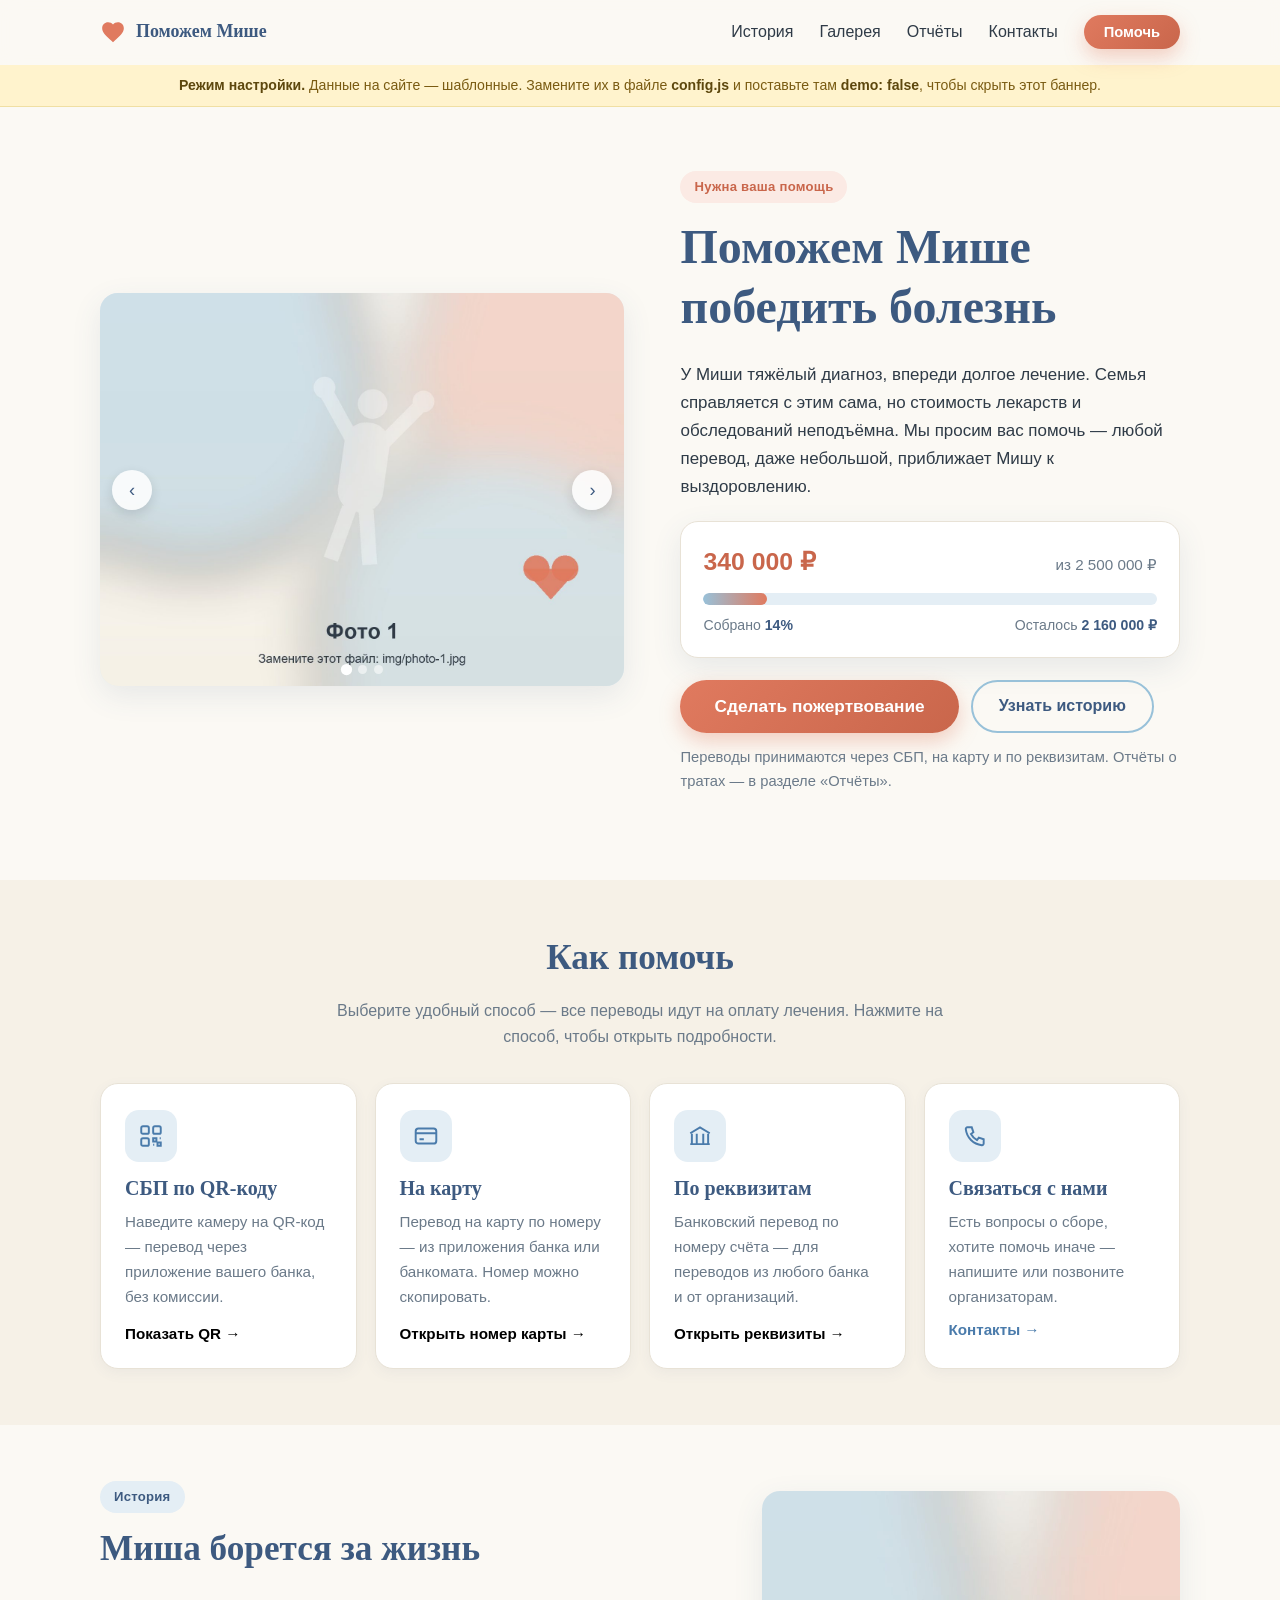
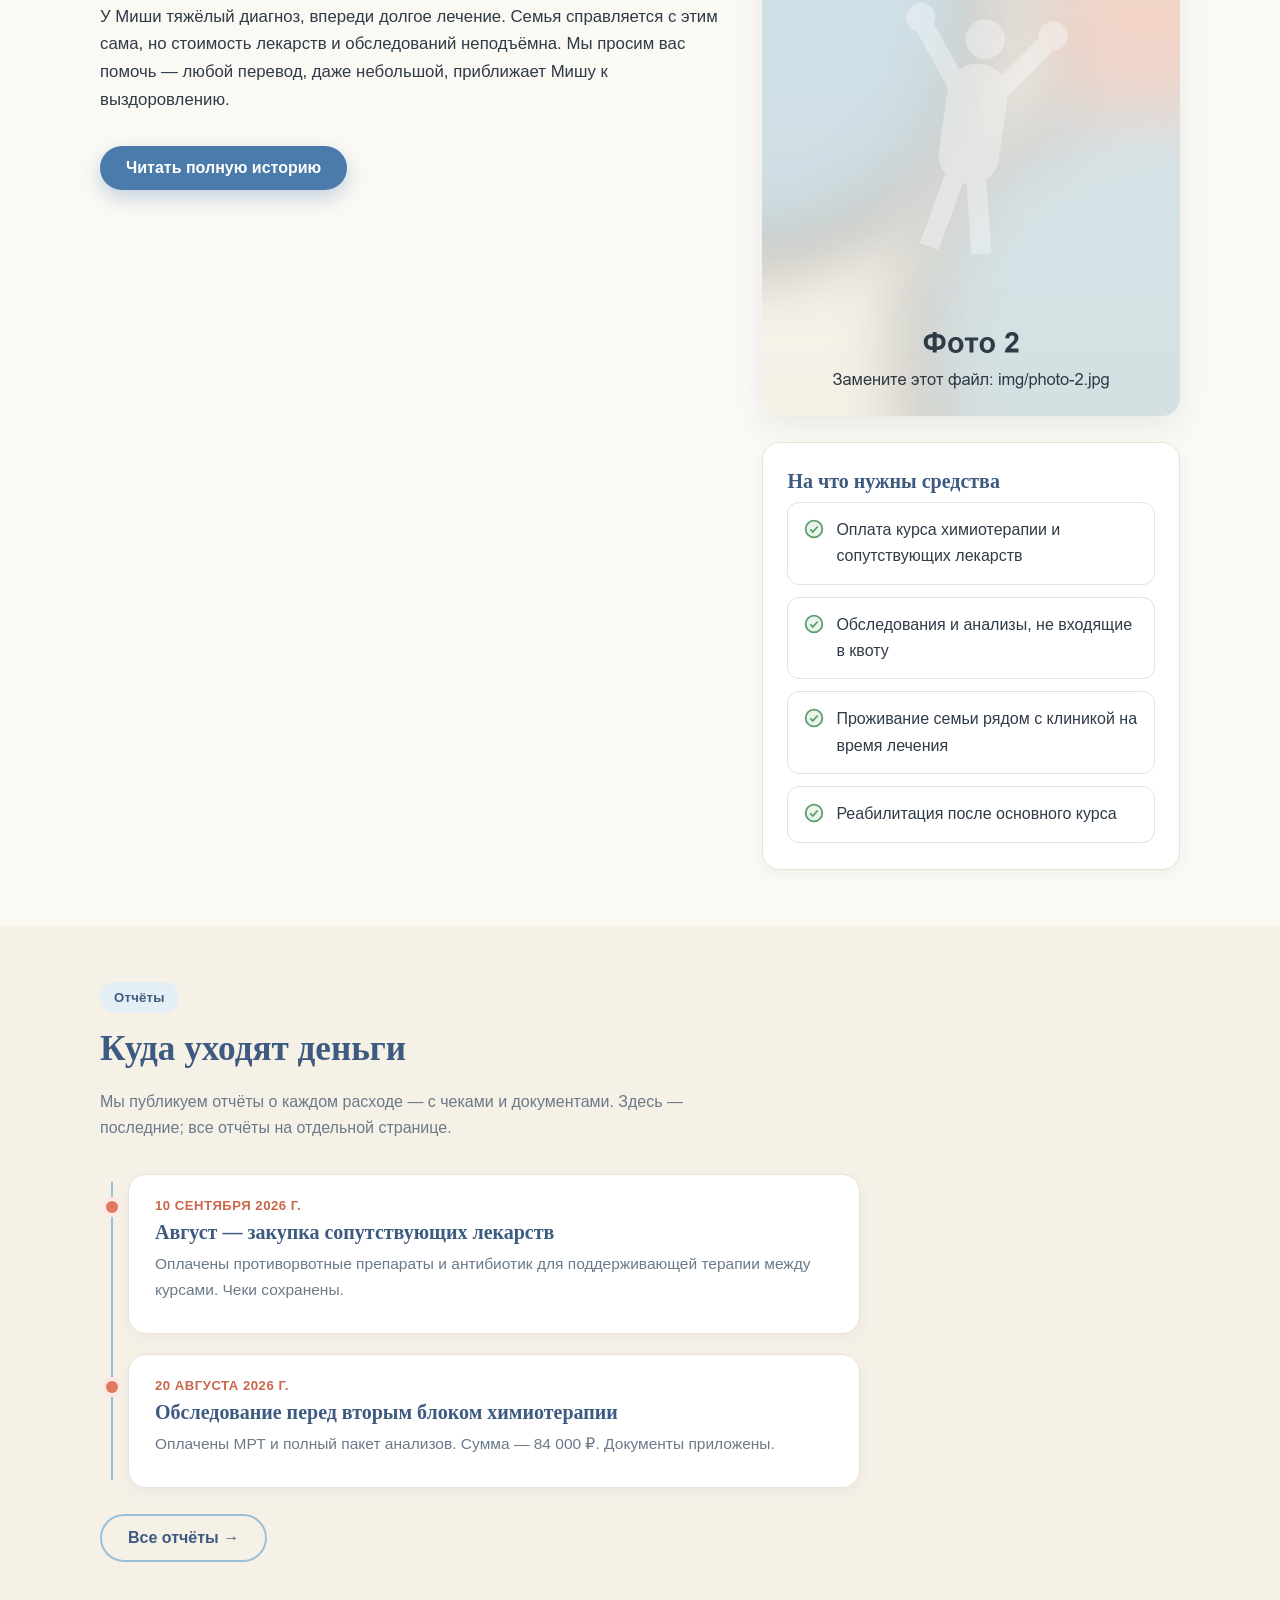
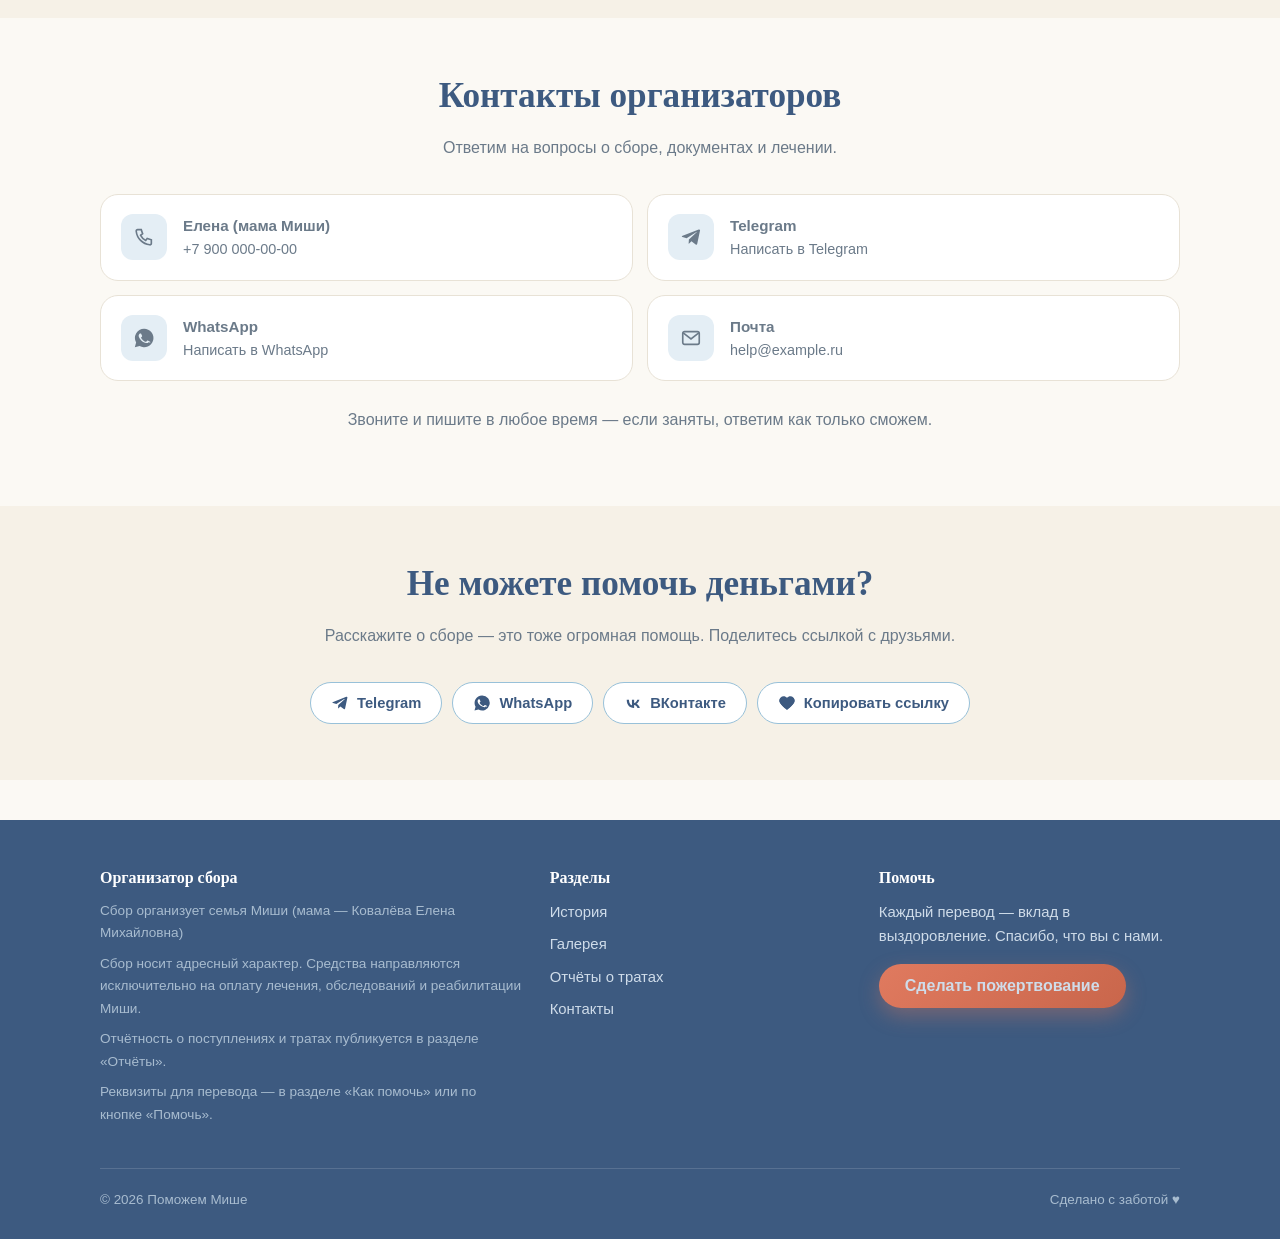
==== index.html @ ba57d9f9 "Обновление сайта" ====
<!DOCTYPE html>
<html lang="ru">
<head>
  <meta charset="utf-8">
  <meta name="viewport" content="width=device-width, initial-scale=1">
  <title>Поможем Мише — сбор на лечение ребёнка</title>
  <meta name="description" content="Сбор средств на лечение Миши. Каждый перевод — шаг к выздоровлению. Помогите: СБП, карта, перевод по реквизитам.">
  <link rel="canonical" href="https://rezuggiden-commits.github.io/help-misha/">
  <meta property="og:type" content="website">
  <meta property="og:site_name" content="Поможем Мише">
  <meta property="og:title" content="Поможем Мише — сбор на лечение">
  <meta property="og:description" content="Каждый перевод — шаг к выздоровлению. СБП, карта, перевод по реквизитам.">
  <meta property="og:url" content="https://rezuggiden-commits.github.io/help-misha/">
  <meta property="og:image" content="https://rezuggiden-commits.github.io/help-misha/img/og-cover.jpg">
  <meta property="og:locale" content="ru_RU">
  <meta name="twitter:card" content="summary_large_image">
  <meta name="theme-color" content="#3d5a80">
  <link rel="icon" href="img/favicon.svg" type="image/svg+xml">
  <link rel="icon" href="img/favicon-192.png" type="image/png" sizes="192x192">
  <link rel="apple-touch-icon" href="img/favicon-180.png">
  <link rel="stylesheet" href="css/style.css">
  <script type="application/ld+json">
  {
    "@context": "https://schema.org",
    "@type": "WebSite",
    "name": "Поможем Мише",
    "url": "https://rezuggiden-commits.github.io/help-misha/",
    "description": "Сбор средств на лечение Миши",
    "inLanguage": "ru-RU"
  }
  </script>
</head>
<body>

<header class="site-header">
  <div class="container header-inner">
    <a class="logo" href="index.html">
      <svg class="heart-ico" viewBox="0 0 24 24" fill="currentColor" width="26" height="26" aria-hidden="true"><path d="M12 21.35l-1.45-1.32C5.4 15.36 2 12.28 2 8.5 2 5.42 4.42 3 7.5 3c1.74 0 3.41.81 4.5 2.09C13.09 3.81 14.76 3 16.5 3 19.58 3 22 5.42 22 8.5c0 3.78-3.4 6.86-8.55 11.54L12 21.35z"/></svg>
      <span data-fill="site.title">Поможем Мише</span>
    </a>
    <nav class="nav" aria-label="Основная навигация">
      <a href="story.html">История</a>
      <a href="gallery.html">Галерея</a>
      <a href="reports.html">Отчёты</a>
      <a href="contacts.html">Контакты</a>
      <a class="btn btn-primary btn-sm" href="#donate" data-donate-open>Помочь</a>
    </nav>
    <button class="burger" id="burger" aria-label="Открыть меню" aria-expanded="false"><span></span><span></span><span></span></button>
  </div>
  <nav class="mobile-nav" id="mobile-nav" hidden aria-label="Мобильное меню">
    <a href="story.html">История</a>
    <a href="gallery.html">Галерея</a>
    <a href="reports.html">Отчёты</a>
    <a href="contacts.html">Контакты</a>
    <a class="btn btn-primary" href="#donate" data-donate-open>Сделать пожертвование</a>
  </nav>
</header>

<main>

  <!-- ГЕРОЙ -->
  <section class="hero">
    <div class="container hero-grid">
      <div class="slider" data-slider aria-label="Фотографии Миши" aria-roledescription="карусель">
        <div class="slider-track" data-slider-track></div>
        <button class="slider-arrow prev" type="button" data-slider-prev aria-label="Предыдущее фото">‹</button>
        <button class="slider-arrow next" type="button" data-slider-next aria-label="Следующее фото">›</button>
        <div class="slider-dots" data-slider-dots></div>
      </div>
      <div class="hero-text">
        <span class="chip">Нужна ваша помощь</span>
        <h1>Поможем <span data-fill="child.nameDative">Мише</span> победить болезнь</h1>
        <p class="lead" data-fill="child.shortStory"></p>
        <div class="progress-card">
          <div class="progress-amounts">
            <span class="raised" data-raised>—</span>
            <span class="goal">из <span data-goal>—</span></span>
          </div>
          <div class="progress" role="progressbar" aria-valuemin="0" aria-valuemax="100" aria-valuenow="0">
            <div class="progress-fill" data-progress-bar></div>
          </div>
          <div class="progress-meta">
            <span>Собрано <b data-percent>0%</b></span>
            <span>Осталось <b data-left>—</b></span>
          </div>
        </div>
        <div class="hero-cta">
          <button class="btn btn-primary btn-lg" type="button" data-donate-open>Сделать пожертвование</button>
          <a class="btn btn-ghost" href="story.html">Узнать историю</a>
        </div>
        <p class="hero-note">Переводы принимаются через СБП, на карту и по реквизитам. Отчёты о тратах — в разделе «Отчёты».</p>
      </div>
    </div>
  </section>

  <!-- КАК ПОМОЧЬ -->
  <section class="section section-alt" id="how-help">
    <div class="container">
      <div class="section-head center reveal">
        <h2>Как помочь</h2>
        <p>Выберите удобный способ — все переводы идут на оплату лечения. Нажмите на способ, чтобы открыть подробности.</p>
      </div>
      <div class="cards-grid cols-4">
        <div class="card reveal">
          <span class="card-ico">
            <svg viewBox="0 0 24 24" fill="none" stroke="#4a7bab" stroke-width="1.8" aria-hidden="true"><rect x="3" y="3" width="7" height="7" rx="1.5"/><rect x="14" y="3" width="7" height="7" rx="1.5"/><rect x="3" y="14" width="7" height="7" rx="1.5"/><path d="M14 14h3v3h-3zM20 14h1M14 20h1M18 18h3v3h-3z"/></svg>
          </span>
          <h3>СБП по QR-коду</h3>
          <p>Наведите камеру на QR-код — перевод через приложение вашего банка, без комиссии.</p>
          <button class="card-link" type="button" data-donate-open style="background:none;border:0;padding:0;cursor:pointer;text-align:left;">Показать QR →</button>
        </div>
        <div class="card reveal">
          <span class="card-ico">
            <svg viewBox="0 0 24 24" fill="none" stroke="#4a7bab" stroke-width="1.8" aria-hidden="true"><rect x="2.5" y="5" width="19" height="14" rx="2.5"/><path d="M2.5 9.5h19M6 15h4"/></svg>
          </span>
          <h3>На карту</h3>
          <p>Перевод на карту по номеру — из приложения банка или банкомата. Номер можно скопировать.</p>
          <button class="card-link" type="button" data-donate-open style="background:none;border:0;padding:0;cursor:pointer;text-align:left;">Открыть номер карты →</button>
        </div>
        <div class="card reveal">
          <span class="card-ico">
            <svg viewBox="0 0 24 24" fill="none" stroke="#4a7bab" stroke-width="1.8" aria-hidden="true"><path d="M3 9.5L12 4l9 5.5M4.5 10v9M9 10v9M15 10v9M19.5 10v9M3 19.5h18"/></svg>
          </span>
          <h3>По реквизитам</h3>
          <p>Банковский перевод по номеру счёта — для переводов из любого банка и от организаций.</p>
          <button class="card-link" type="button" data-donate-open style="background:none;border:0;padding:0;cursor:pointer;text-align:left;">Открыть реквизиты →</button>
        </div>
        <div class="card reveal">
          <span class="card-ico">
            <svg viewBox="0 0 24 24" fill="none" stroke="#4a7bab" stroke-width="1.8" aria-hidden="true"><path d="M5 4h4l1.5 4.5-2.2 1.6a13 13 0 005.6 5.6l1.6-2.2L20 15v4a1.5 1.5 0 01-1.7 1.5C10.4 19.6 4.4 13.6 3.5 5.7A1.5 1.5 0 015 4z"/></svg>
          </span>
          <h3>Связаться с нами</h3>
          <p>Есть вопросы о сборе, хотите помочь иначе — напишите или позвоните организаторам.</p>
          <a class="card-link" href="contacts.html">Контакты →</a>
        </div>
      </div>
    </div>
  </section>

  <!-- КРАТКАЯ ИСТОРИЯ -->
  <section class="section">
    <div class="container story-layout">
      <div>
        <div class="section-head reveal">
          <span class="chip blue">История</span>
          <h2>Миша борется за жизнь</h2>
        </div>
        <div class="story-body reveal">
          <p data-fill="child.shortStory"></p>
        </div>
        <a class="btn btn-secondary mt-2 reveal" href="story.html">Читать полную историю</a>
      </div>
      <div class="story-side">
        <img class="story-photo" src="img/photo-2.jpg" alt="Миша" loading="lazy" width="700" height="525">
        <div class="card reveal">
          <h3>На что нужны средства</h3>
          <ul class="check-list" data-whatfor></ul>
        </div>
      </div>
    </div>
  </section>

  <!-- ОТЧЁТЫ -->
  <section class="section section-alt">
    <div class="container">
      <div class="section-head reveal">
        <span class="chip blue">Отчёты</span>
        <h2>Куда уходят деньги</h2>
        <p>Мы публикуем отчёты о каждом расходе — с чеками и документами. Здесь — последние; все отчёты на отдельной странице.</p>
      </div>
      <div class="timeline" data-reports data-limit="2"></div>
      <a class="btn btn-ghost mt-3 reveal" href="reports.html">Все отчёты →</a>
    </div>
  </section>

  <!-- КОНТАКТЫ КРАТКО -->
  <section class="section">
    <div class="container">
      <div class="section-head center reveal">
        <h2>Контакты организаторов</h2>
        <p>Ответим на вопросы о сборе, документах и лечении.</p>
      </div>
      <div class="contact-grid reveal" data-contacts></div>
    </div>
  </section>

  <!-- ПОДЕЛИТЬСЯ -->
  <section class="section section-alt">
    <div class="container text-center">
      <div class="section-head center reveal">
        <h2>Не можете помочь деньгами?</h2>
        <p>Расскажите о сборе — это тоже огромная помощь. Поделитесь ссылкой с друзьями.</p>
      </div>
      <div class="share-row reveal" data-share></div>
    </div>
  </section>

</main>

<footer class="site-footer">
  <div class="container">
    <div class="footer-grid">
      <div class="footer-legal">
        <h4>Организатор сбора</h4>
        <p data-legal-organizer></p>
        <p data-legal-status></p>
        <p data-legal-extra></p>
        <p>Реквизиты для перевода — в разделе «Как помочь» или по кнопке «Помочь».</p>
      </div>
      <div>
        <h4>Разделы</h4>
        <ul class="footer-links">
          <li><a href="story.html">История</a></li>
          <li><a href="gallery.html">Галерея</a></li>
          <li><a href="reports.html">Отчёты о тратах</a></li>
          <li><a href="contacts.html">Контакты</a></li>
        </ul>
      </div>
      <div>
        <h4>Помочь</h4>
        <p>Каждый перевод — вклад в выздоровление. Спасибо, что вы с нами.</p>
        <a class="btn btn-primary" href="#donate" data-donate-open>Сделать пожертвование</a>
      </div>
    </div>
    <div class="footer-bottom">
      <span>© <span data-year>2026</span> <span data-fill="site.title">Поможем Мише</span></span>
      <span>Сделано с заботой ♥</span>
    </div>
  </div>
</footer>

<script src="config.js"></script>
<script src="js/main.js"></script>
</body>
</html>
---- css/style.css ----
/* ============================================================
   Поможем Мише — стили. Мобильный-first.
   Палитра: мягкий голубой + бежевый + белый, терракотовый акцент.
   ============================================================ */

:root {
  --blue-dark: #3d5a80;
  --blue: #4a7bab;
  --blue-light: #98c1d9;
  --blue-pale: #e4eef5;
  --beige: #f6f1e7;
  --bg: #fbf9f4;
  --white: #ffffff;
  --text: #2f3b47;
  --muted: #6b7a89;
  --terra: #e07a5f;
  --terra-dark: #c9664b;
  --terra-pale: #fbeae4;
  --ok: #5f9e6e;
  --line: #e8e2d6;
  --shadow: 0 10px 30px rgba(61, 90, 128, .10);
  --radius: 18px;
  --radius-sm: 12px;
  --font-head: Georgia, "Times New Roman", serif;
  --font-body: -apple-system, BlinkMacSystemFont, "Segoe UI", Roboto, "Helvetica Neue", Arial, sans-serif;
}

* { box-sizing: border-box; }

html { scroll-behavior: smooth; }

body {
  margin: 0;
  font-family: var(--font-body);
  font-size: 16px;
  line-height: 1.65;
  color: var(--text);
  background: var(--bg);
  -webkit-text-size-adjust: 100%;
}

img { max-width: 100%; display: block; }

h1, h2, h3, h4 {
  font-family: var(--font-head);
  line-height: 1.25;
  color: var(--blue-dark);
  margin: 0 0 .5em;
  font-weight: 700;
}
h1 { font-size: clamp(1.9rem, 5.5vw, 3rem); }
h2 { font-size: clamp(1.5rem, 4vw, 2.2rem); }
h3 { font-size: 1.25rem; }

p { margin: 0 0 1em; }
a { color: var(--blue); text-decoration: none; }
a:hover { color: var(--blue-dark); }

.container { width: 100%; max-width: 1120px; margin: 0 auto; padding: 0 20px; }

.section { padding: 56px 0; }
.section-alt { background: var(--beige); }
.section-head { max-width: 640px; margin-bottom: 32px; }
.section-head.center { margin-left: auto; margin-right: auto; text-align: center; }
.section-head p { color: var(--muted); margin: 0; }

.chip {
  display: inline-block;
  padding: 5px 14px;
  border-radius: 999px;
  background: var(--terra-pale);
  color: var(--terra-dark);
  font-size: .82rem;
  font-weight: 600;
  letter-spacing: .02em;
  margin-bottom: 14px;
}
.chip.blue { background: var(--blue-pale); color: var(--blue-dark); }

/* ---------- Кнопки ---------- */
.btn {
  display: inline-flex;
  align-items: center;
  justify-content: center;
  gap: 8px;
  padding: 13px 26px;
  border-radius: 999px;
  border: 0;
  font: 600 1rem var(--font-body);
  cursor: pointer;
  transition: transform .15s ease, box-shadow .15s ease, background .15s ease;
  text-align: center;
}
.btn:active { transform: scale(.98); }
.btn-primary {
  background: linear-gradient(135deg, var(--terra), var(--terra-dark));
  color: #fff;
  box-shadow: 0 8px 20px rgba(224, 122, 95, .35);
}
.btn-primary:hover { color: #fff; box-shadow: 0 10px 26px rgba(224, 122, 95, .45); }
.btn-secondary {
  background: var(--blue);
  color: #fff;
  box-shadow: 0 8px 20px rgba(74, 123, 171, .30);
}
.btn-secondary:hover { background: var(--blue-dark); color: #fff; }
.btn-ghost {
  background: transparent;
  color: var(--blue-dark);
  border: 2px solid var(--blue-light);
}
.btn-ghost:hover { background: var(--blue-pale); color: var(--blue-dark); }
.btn-lg { padding: 16px 34px; font-size: 1.08rem; }
.btn-sm { padding: 9px 20px; font-size: .92rem; }
.btn-block { width: 100%; }
.btn svg, .card-link svg { width: 20px; height: 20px; flex: none; }

/* ---------- Шапка ---------- */
.site-header {
  position: sticky;
  top: 0;
  z-index: 50;
  background: rgba(251, 249, 244, .92);
  backdrop-filter: blur(10px);
  border-bottom: 1px solid transparent;
  transition: border-color .2s, box-shadow .2s;
}
.site-header.scrolled { border-color: var(--line); box-shadow: 0 4px 18px rgba(61, 90, 128, .07); }
.header-inner {
  display: flex;
  align-items: center;
  justify-content: space-between;
  gap: 16px;
  min-height: 64px;
}
.logo {
  display: inline-flex;
  align-items: center;
  gap: 10px;
  font-family: var(--font-head);
  font-weight: 700;
  font-size: 1.12rem;
  color: var(--blue-dark);
  white-space: nowrap;
}
.logo:hover { color: var(--blue-dark); }
.logo .heart-ico { width: 26px; height: 26px; flex: none; }

.nav { display: none; align-items: center; gap: 26px; }
.nav a:not(.btn) {
  color: var(--text);
  font-weight: 500;
  position: relative;
  padding: 4px 0;
}
.nav a:not(.btn):hover { color: var(--blue-dark); }
.nav a:not(.btn).active::after {
  content: "";
  position: absolute;
  left: 0; right: 0; bottom: -2px;
  height: 2px;
  border-radius: 2px;
  background: var(--terra);
}

.burger {
  display: inline-flex;
  flex-direction: column;
  justify-content: center;
  gap: 5px;
  width: 44px;
  height: 44px;
  padding: 10px;
  background: transparent;
  border: 0;
  cursor: pointer;
  border-radius: 10px;
}
.burger span { display: block; height: 2px; background: var(--blue-dark); border-radius: 2px; transition: transform .25s, opacity .25s; }
.burger.open span:nth-child(1) { transform: translateY(7px) rotate(45deg); }
.burger.open span:nth-child(2) { opacity: 0; }
.burger.open span:nth-child(3) { transform: translateY(-7px) rotate(-45deg); }

.mobile-nav {
  display: grid;
  gap: 4px;
  padding: 8px 20px 18px;
  background: var(--bg);
  border-bottom: 1px solid var(--line);
}
.mobile-nav[hidden] { display: none; }
.mobile-nav a {
  padding: 12px 14px;
  border-radius: 10px;
  color: var(--text);
  font-weight: 500;
}
.mobile-nav a:hover { background: var(--blue-pale); color: var(--blue-dark); }
.mobile-nav a.btn { margin-top: 8px; }

@media (min-width: 860px) {
  .nav { display: inline-flex; }
  .burger, .mobile-nav { display: none !important; }
}

/* ---------- Баннер режима настройки ---------- */
.demo-banner {
  background: #fff3cd;
  color: #7a5b12;
  font-size: .88rem;
  padding: 9px 20px;
  text-align: center;
  border-bottom: 1px solid #f0dfa3;
}
.demo-banner b { color: #5d470d; }

/* ---------- Герой ---------- */
.hero { padding: 44px 0 56px; }
.hero-grid { display: grid; gap: 36px; align-items: center; }
.hero-text .lead { font-size: 1.06rem; color: var(--text); }
.hero-note { color: var(--muted); font-size: .92rem; margin-top: 12px; }
.hero-cta { display: flex; flex-wrap: wrap; gap: 12px; margin-top: 22px; }

@media (min-width: 900px) {
  .hero { padding: 64px 0 72px; }
  .hero-grid { grid-template-columns: 1.05fr 1fr; gap: 56px; }
}

/* ---------- Слайдер ---------- */
.slider {
  position: relative;
  border-radius: var(--radius);
  overflow: hidden;
  box-shadow: var(--shadow);
  aspect-ratio: 4 / 3;
  background: var(--blue-pale);
}
.slider-track { display: flex; height: 100%; transition: transform .45s ease; }
.slider-track img {
  width: 100%; height: 100%;
  object-fit: cover;
  flex: none;
  user-select: none;
}
.slider-arrow {
  position: absolute;
  top: 50%;
  transform: translateY(-50%);
  width: 40px; height: 40px;
  border-radius: 50%;
  border: 0;
  background: rgba(255,255,255,.85);
  color: var(--blue-dark);
  font-size: 1.15rem;
  cursor: pointer;
  display: grid;
  place-items: center;
  box-shadow: 0 4px 12px rgba(0,0,0,.12);
  transition: background .15s;
}
.slider-arrow:hover { background: #fff; }
.slider-arrow.prev { left: 12px; }
.slider-arrow.next { right: 12px; }
.slider-dots {
  position: absolute;
  bottom: 12px; left: 0; right: 0;
  display: flex;
  justify-content: center;
  gap: 7px;
}
.slider-dots button {
  width: 9px; height: 9px;
  border-radius: 50%;
  border: 0;
  background: rgba(255,255,255,.55);
  cursor: pointer;
  padding: 0;
  transition: transform .2s, background .2s;
}
.slider-dots button.active { background: #fff; transform: scale(1.25); }

/* ---------- Прогресс сбора ---------- */
.progress-card {
  background: var(--white);
  border-radius: var(--radius);
  padding: 20px 22px;
  box-shadow: var(--shadow);
  border: 1px solid var(--line);
  margin-top: 20px;
}
.progress-amounts {
  display: flex;
  align-items: baseline;
  justify-content: space-between;
  gap: 10px;
  margin-bottom: 10px;
  flex-wrap: wrap;
}
.progress-amounts .raised { font-size: 1.55rem; font-weight: 700; color: var(--terra-dark); }
.progress-amounts .goal { color: var(--muted); font-size: .95rem; }
.progress {
  height: 12px;
  background: var(--blue-pale);
  border-radius: 999px;
  overflow: hidden;
}
.progress-fill {
  height: 100%;
  width: 0;
  border-radius: 999px;
  background: linear-gradient(90deg, var(--blue-light), var(--terra));
  transition: width 1.1s cubic-bezier(.2,.7,.3,1);
}
.progress-meta {
  display: flex;
  justify-content: space-between;
  gap: 8px;
  margin-top: 9px;
  font-size: .88rem;
  color: var(--muted);
}
.progress-meta b { color: var(--blue-dark); }

/* ---------- Карточки ---------- */
.cards-grid { display: grid; gap: 18px; }
@media (min-width: 640px) { .cards-grid { grid-template-columns: repeat(2, 1fr); } }
@media (min-width: 980px) { .cards-grid.cols-4 { grid-template-columns: repeat(4, 1fr); } }

.card {
  background: var(--white);
  border: 1px solid var(--line);
  border-radius: var(--radius);
  padding: 26px 24px;
  box-shadow: 0 4px 14px rgba(61, 90, 128, .06);
  transition: transform .2s ease, box-shadow .2s ease;
  display: flex;
  flex-direction: column;
  gap: 8px;
}
.card:hover { transform: translateY(-3px); box-shadow: var(--shadow); }
.card .card-ico {
  width: 52px; height: 52px;
  border-radius: 14px;
  display: grid;
  place-items: center;
  background: var(--blue-pale);
  margin-bottom: 6px;
}
.card .card-ico svg { width: 26px; height: 26px; }
.card h3 { margin: 0; }
.card p { color: var(--muted); font-size: .95rem; margin: 0; flex: 1; }
.card .card-link { font-weight: 600; font-size: .95rem; }

/* ---------- Способы оплаты: копируемые поля ---------- */
.copy-field {
  display: flex;
  align-items: stretch;
  gap: 10px;
  margin-bottom: 10px;
}
.copy-field code {
  flex: 1;
  background: var(--blue-pale);
  border: 1px dashed var(--blue-light);
  padding: 11px 14px;
  border-radius: var(--radius-sm);
  font-family: ui-monospace, Consolas, monospace;
  font-size: .98rem;
  color: var(--blue-dark);
  overflow-wrap: anywhere;
  display: flex;
  align-items: center;
}
.copy-btn {
  flex: none;
  border: 0;
  background: var(--blue);
  color: #fff;
  border-radius: var(--radius-sm);
  padding: 0 18px;
  font: 600 .9rem var(--font-body);
  cursor: pointer;
  transition: background .15s;
  min-width: 120px;
}
.copy-btn:hover { background: var(--blue-dark); }
.copy-btn.copied { background: var(--ok); }

/* ---------- Модальное окно пожертвования ---------- */
.modal {
  position: fixed;
  inset: 0;
  z-index: 100;
  display: grid;
  place-items: center;
  padding: 16px;
}
.modal[hidden] { display: none; }
.modal-backdrop {
  position: absolute;
  inset: 0;
  background: rgba(47, 59, 71, .55);
  backdrop-filter: blur(3px);
}
.modal-card {
  position: relative;
  background: var(--white);
  border-radius: var(--radius);
  width: 100%;
  max-width: 560px;
  max-height: calc(100vh - 32px);
  overflow-y: auto;
  padding: 28px 24px;
  box-shadow: 0 24px 60px rgba(0,0,0,.25);
  animation: modalIn .25s ease;
}
@keyframes modalIn { from { opacity: 0; transform: translateY(14px) scale(.98); } to { opacity: 1; } }
.modal-close {
  position: absolute;
  top: 14px; right: 14px;
  width: 38px; height: 38px;
  border-radius: 50%;
  border: 0;
  background: var(--beige);
  color: var(--muted);
  font-size: 1.25rem;
  cursor: pointer;
  line-height: 1;
}
.modal-close:hover { background: var(--blue-pale); color: var(--blue-dark); }
.modal-sub { color: var(--muted); font-size: .95rem; }

.tabs {
  display: flex;
  gap: 6px;
  background: var(--beige);
  border-radius: 999px;
  padding: 5px;
  margin: 18px 0;
}
.tab {
  flex: 1;
  border: 0;
  background: transparent;
  padding: 9px 6px;
  border-radius: 999px;
  font: 600 .88rem var(--font-body);
  color: var(--muted);
  cursor: pointer;
  white-space: nowrap;
  transition: background .15s, color .15s;
}
.tab.active { background: var(--white); color: var(--blue-dark); box-shadow: 0 2px 8px rgba(61,90,128,.10); }

.tab-panel { display: none; }
.tab-panel.active { display: block; animation: fadeIn .25s ease; }
@keyframes fadeIn { from { opacity: 0; } to { opacity: 1; } }

.qr-wrap { text-align: center; padding: 6px 0 2px; }
.qr-wrap img {
  width: min(250px, 70%);
  margin: 0 auto 14px;
  border: 1px solid var(--line);
  border-radius: var(--radius-sm);
  padding: 10px;
  background: #fff;
}
.qr-hint { color: var(--muted); font-size: .9rem; }
.pay-note {
  margin-top: 18px;
  padding: 12px 16px;
  background: var(--beige);
  border-radius: var(--radius-sm);
  font-size: .88rem;
  color: var(--muted);
}
.req-rows { display: grid; gap: 10px; }

/* ---------- Список «на что идут деньги» ---------- */
.check-list { list-style: none; padding: 0; margin: 0; display: grid; gap: 12px; }
.check-list li {
  display: flex;
  gap: 12px;
  align-items: flex-start;
  background: var(--white);
  border: 1px solid var(--line);
  border-radius: var(--radius-sm);
  padding: 14px 16px;
}
.check-list li svg.ok-ico { flex: none; width: 20px; height: 20px; margin-top: 2px; }

/* ---------- Галерея ---------- */
.gallery-grid {
  display: grid;
  grid-template-columns: repeat(2, 1fr);
  gap: 12px;
}
@media (min-width: 760px) { .gallery-grid { grid-template-columns: repeat(3, 1fr); gap: 16px; } }
.gallery-item {
  border: 0;
  padding: 0;
  background: none;
  border-radius: var(--radius-sm);
  overflow: hidden;
  cursor: zoom-in;
  aspect-ratio: 4 / 3;
}
.gallery-item img {
  width: 100%; height: 100%;
  object-fit: cover;
  transition: transform .3s ease;
}
.gallery-item:hover img { transform: scale(1.04); }

.lightbox {
  position: fixed;
  inset: 0;
  z-index: 110;
  background: rgba(20, 28, 36, .88);
  display: grid;
  place-items: center;
  padding: 20px;
  cursor: zoom-out;
}
.lightbox[hidden] { display: none; }
.lightbox img {
  max-width: 100%;
  max-height: 88vh;
  border-radius: 10px;
  box-shadow: 0 20px 60px rgba(0,0,0,.5);
}

/* ---------- История ---------- */
.story-body p { font-size: 1.05rem; max-width: 720px; }
.story-body .em { color: var(--terra-dark); font-weight: 600; font-style: normal; }
.story-photo {
  border-radius: var(--radius);
  box-shadow: var(--shadow);
  margin: 10px 0 26px;
  aspect-ratio: 4/3;
  object-fit: cover;
  width: 100%;
}
@media (min-width: 760px) {
  .story-layout { display: grid; grid-template-columns: 1.2fr .8fr; gap: 36px; align-items: start; }
  .story-layout .story-side { position: sticky; top: 96px; }
}

/* ---------- Отчёты (таймлайн) ---------- */
.timeline { position: relative; display: grid; gap: 20px; max-width: 760px; }
.timeline::before {
  content: "";
  position: absolute;
  left: 11px; top: 8px; bottom: 8px;
  width: 2px;
  background: var(--blue-light);
}
.report {
  position: relative;
  background: var(--white);
  border: 1px solid var(--line);
  border-radius: var(--radius);
  padding: 20px 22px 20px 26px;
  margin-left: 28px;
  box-shadow: 0 4px 14px rgba(61, 90, 128, .06);
}
.report::before {
  content: "";
  position: absolute;
  left: -23px; top: 26px;
  width: 12px; height: 12px;
  border-radius: 50%;
  background: var(--terra);
  box-shadow: 0 0 0 4px var(--terra-pale);
}
.report-date {
  font-size: .82rem;
  font-weight: 700;
  letter-spacing: .04em;
  text-transform: uppercase;
  color: var(--terra-dark);
  margin-bottom: 4px;
}
.report h3 { margin-bottom: 6px; }
.report p { color: var(--muted); margin-bottom: 10px; font-size: .97rem; }
.report img { border-radius: var(--radius-sm); max-height: 340px; width: auto; }

/* ---------- Контакты ---------- */
.contact-grid { display: grid; gap: 14px; }
@media (min-width: 640px) { .contact-grid { grid-template-columns: repeat(2, 1fr); } }
.contact-card {
  display: flex;
  align-items: center;
  gap: 16px;
  background: var(--white);
  border: 1px solid var(--line);
  border-radius: var(--radius);
  padding: 18px 20px;
  color: var(--text);
  transition: transform .2s, box-shadow .2s;
}
.contact-card:hover { transform: translateY(-2px); box-shadow: var(--shadow); color: var(--text); }
.contact-card .card-ico {
  width: 46px; height: 46px;
  border-radius: 12px;
  display: grid;
  place-items: center;
  background: var(--blue-pale);
  flex: none;
}
.contact-card .card-ico svg { width: 22px; height: 22px; }
.contact-card b { display: block; font-size: .95rem; }
.contact-card span { color: var(--muted); font-size: .9rem; overflow-wrap: anywhere; }

/* ---------- Поделиться ---------- */
.share-row { display: flex; flex-wrap: wrap; gap: 10px; justify-content: center; }
.share-btn {
  display: inline-flex;
  align-items: center;
  gap: 8px;
  padding: 11px 20px;
  border-radius: 999px;
  border: 1.5px solid var(--blue-light);
  background: var(--white);
  color: var(--blue-dark);
  font: 600 .92rem var(--font-body);
  cursor: pointer;
  transition: background .15s, transform .15s;
}
.share-btn:hover { background: var(--blue-pale); transform: translateY(-1px); }
.share-btn svg { width: 18px; height: 18px; }

/* ---------- Страница «Спасибо» ---------- */
.thanks-hero { text-align: center; padding: 72px 0 64px; }
.thanks-ico {
  width: 92px; height: 92px;
  margin: 0 auto 22px;
  border-radius: 50%;
  background: var(--terra-pale);
  display: grid;
  place-items: center;
  animation: pulse 2.2s ease infinite;
}
.thanks-ico svg { width: 46px; height: 46px; }
@keyframes pulse {
  0%, 100% { box-shadow: 0 0 0 0 rgba(224,122,95,.35); }
  50% { box-shadow: 0 0 0 18px rgba(224,122,95,0); }
}
.thanks-hero p.lead { font-size: 1.08rem; max-width: 560px; margin: 0 auto 26px; }

/* ---------- 404 ---------- */
.nf-hero { text-align: center; padding: 84px 0; }
.nf-hero .code { font-family: var(--font-head); font-size: clamp(4rem, 16vw, 7rem); color: var(--blue-light); font-weight: 700; line-height: 1; }

/* ---------- Подвал ---------- */
.site-footer {
  background: var(--blue-dark);
  color: #cfdce9;
  margin-top: 40px;
  padding: 48px 0 28px;
  font-size: .93rem;
}
.footer-grid { display: grid; gap: 28px; }
@media (min-width: 860px) { .footer-grid { grid-template-columns: 1.4fr 1fr 1fr; } }
.site-footer h4 { color: #fff; font-size: 1rem; margin-bottom: 12px; }
.site-footer a { color: #cfdce9; }
.site-footer a:hover { color: #fff; }
.footer-links { list-style: none; margin: 0; padding: 0; display: grid; gap: 8px; }
.footer-legal p { color: #a8bccf; font-size: .85rem; margin-bottom: .6em; }
.footer-bottom {
  border-top: 1px solid rgba(255,255,255,.14);
  margin-top: 34px;
  padding-top: 20px;
  display: flex;
  flex-wrap: wrap;
  gap: 10px;
  justify-content: space-between;
  color: #a8bccf;
  font-size: .84rem;
}

/* ---------- Тост ---------- */
.toast {
  position: fixed;
  bottom: 26px;
  left: 50%;
  transform: translateX(-50%) translateY(20px);
  background: var(--text);
  color: #fff;
  padding: 11px 22px;
  border-radius: 999px;
  font-size: .92rem;
  box-shadow: 0 10px 30px rgba(0,0,0,.25);
  opacity: 0;
  pointer-events: none;
  transition: opacity .25s, transform .25s;
  z-index: 120;
}
.toast.show { opacity: 1; transform: translateX(-50%) translateY(0); }

/* ---------- Анимация появления ---------- */
.reveal { opacity: 0; transform: translateY(18px); transition: opacity .6s ease, transform .6s ease; }
.reveal.in { opacity: 1; transform: none; }
@media (prefers-reduced-motion: reduce) {
  .reveal { opacity: 1; transform: none; transition: none; }
  html { scroll-behavior: auto; }
}

/* ---------- Утилиты ---------- */
.mt-1 { margin-top: 8px; } .mt-2 { margin-top: 16px; } .mt-3 { margin-top: 26px; } .mt-4 { margin-top: 40px; }
.mb-0 { margin-bottom: 0; }
.text-center { text-align: center; }
.hidden { display: none !important; }
.heart-ico { color: var(--terra); }
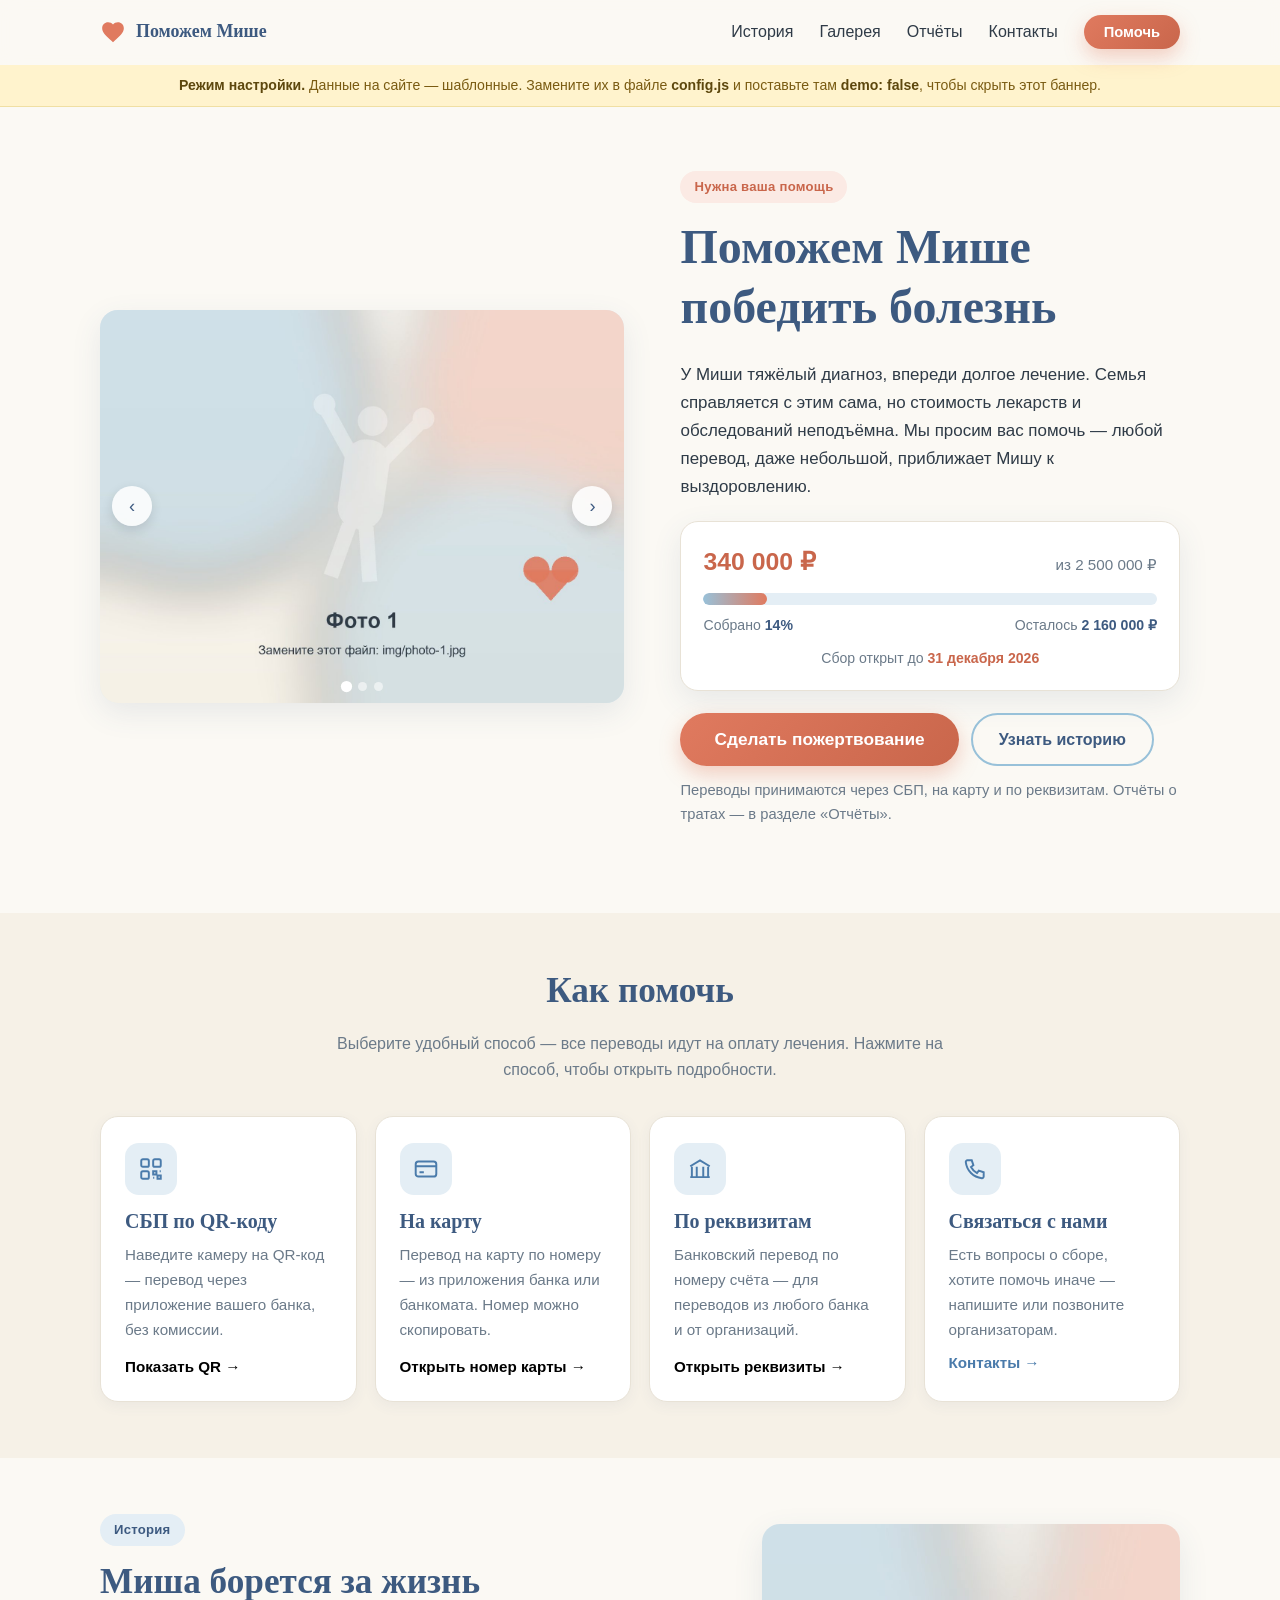
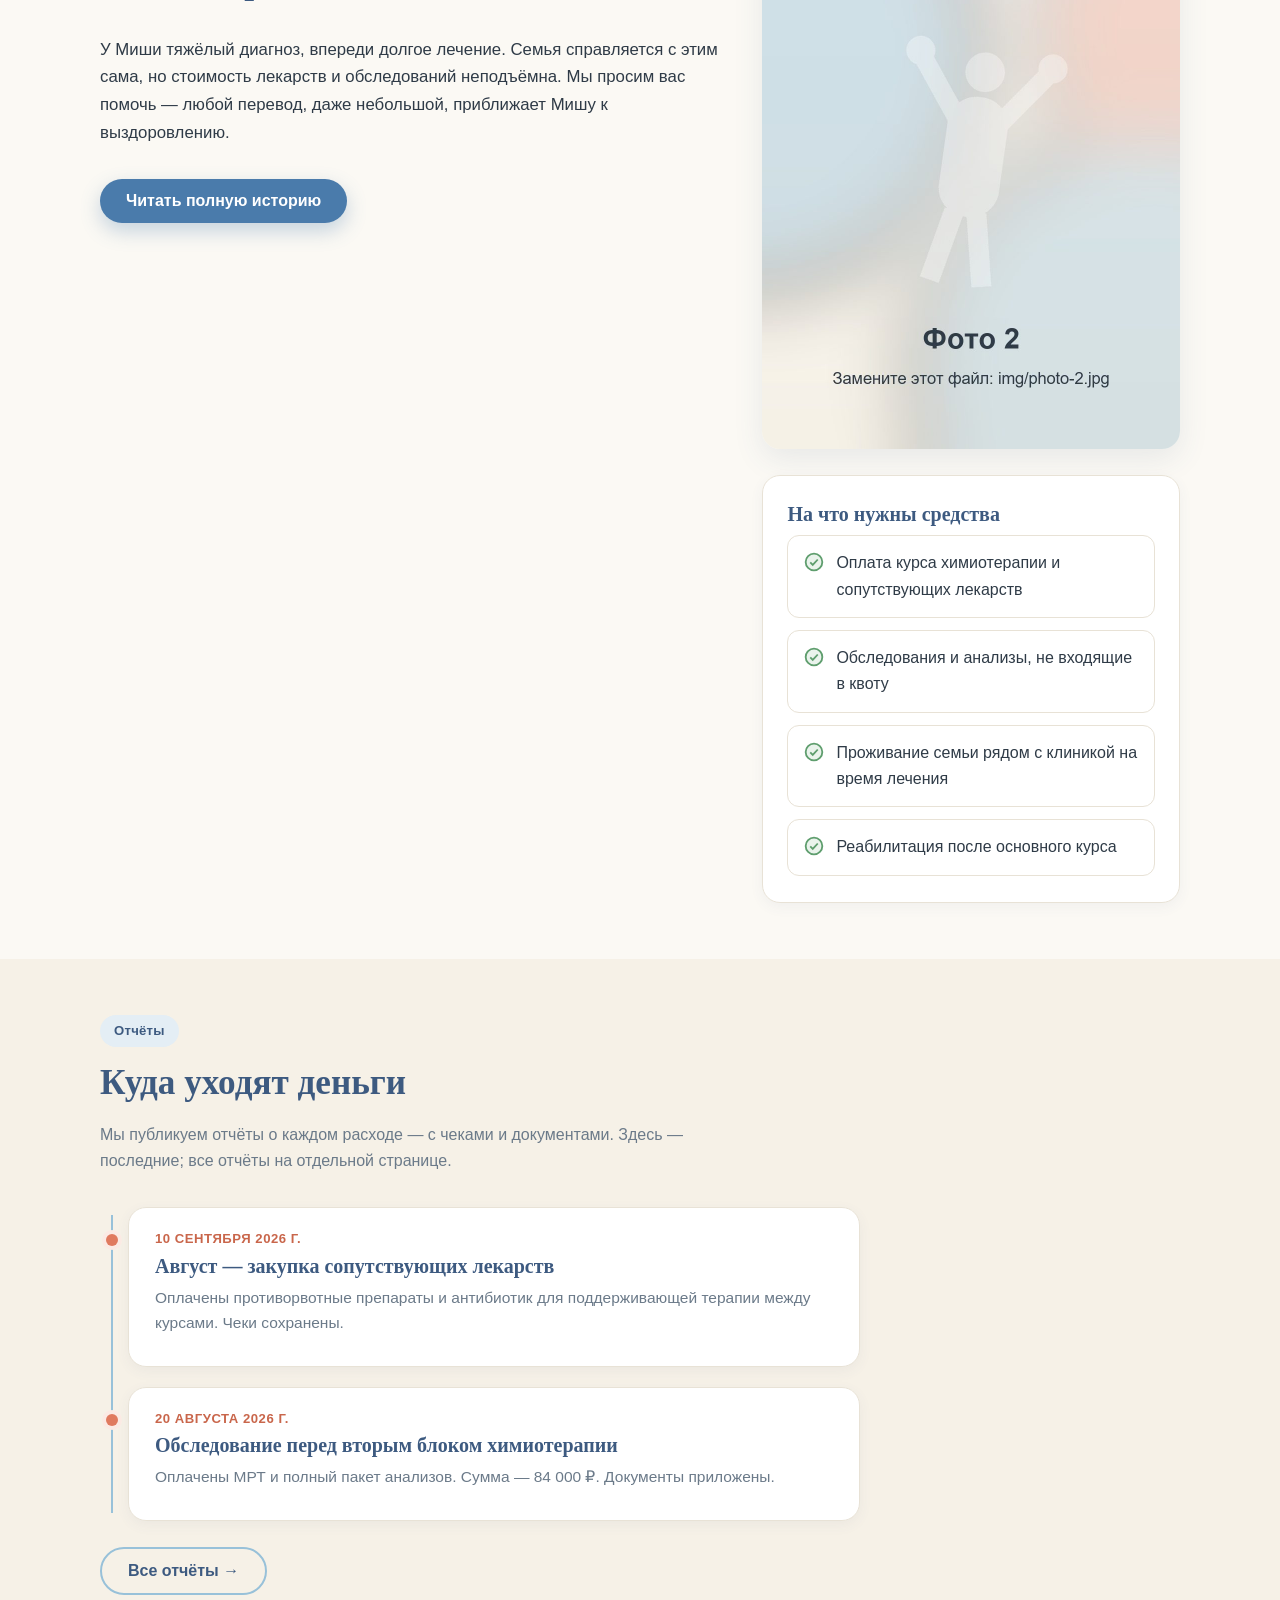
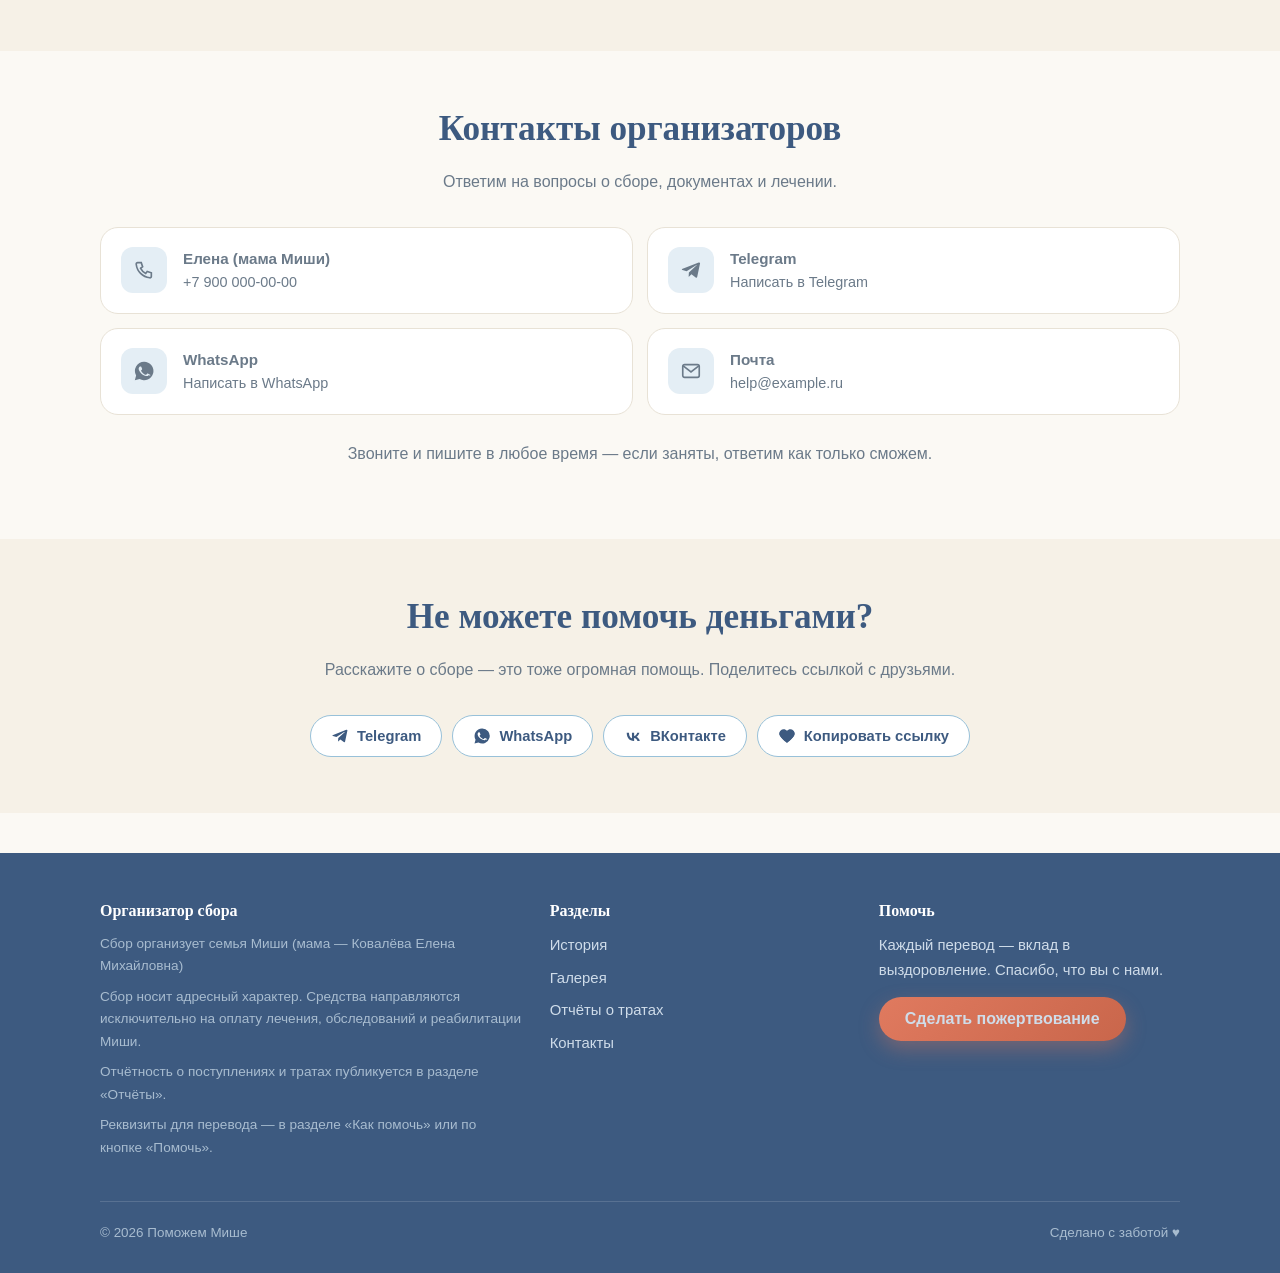
==== commit 2e8370d8: "Обновление сайта" ====
--- a/index.html
+++ b/index.html
@@ -83,6 +83,7 @@
             <span>Собрано <b data-percent>0%</b></span>
             <span>Осталось <b data-left>—</b></span>
           </div>
+          <p class="deadline-note" data-deadline-wrap hidden>Сбор открыт до <b data-deadline></b></p>
         </div>
         <div class="hero-cta">
           <button class="btn btn-primary btn-lg" type="button" data-donate-open>Сделать пожертвование</button>
--- a/css/style.css
+++ b/css/style.css
@@ -320,6 +320,14 @@
   color: var(--muted);
 }
 .progress-meta b { color: var(--blue-dark); }
+.deadline-note {
+  margin: 10px 0 0;
+  font-size: .88rem;
+  color: var(--muted);
+  text-align: center;
+}
+.deadline-note b { color: var(--terra-dark); }
+.progress-card .deadline-note[hidden] { display: none; }
 
 /* ---------- Карточки ---------- */
 .cards-grid { display: grid; gap: 18px; }
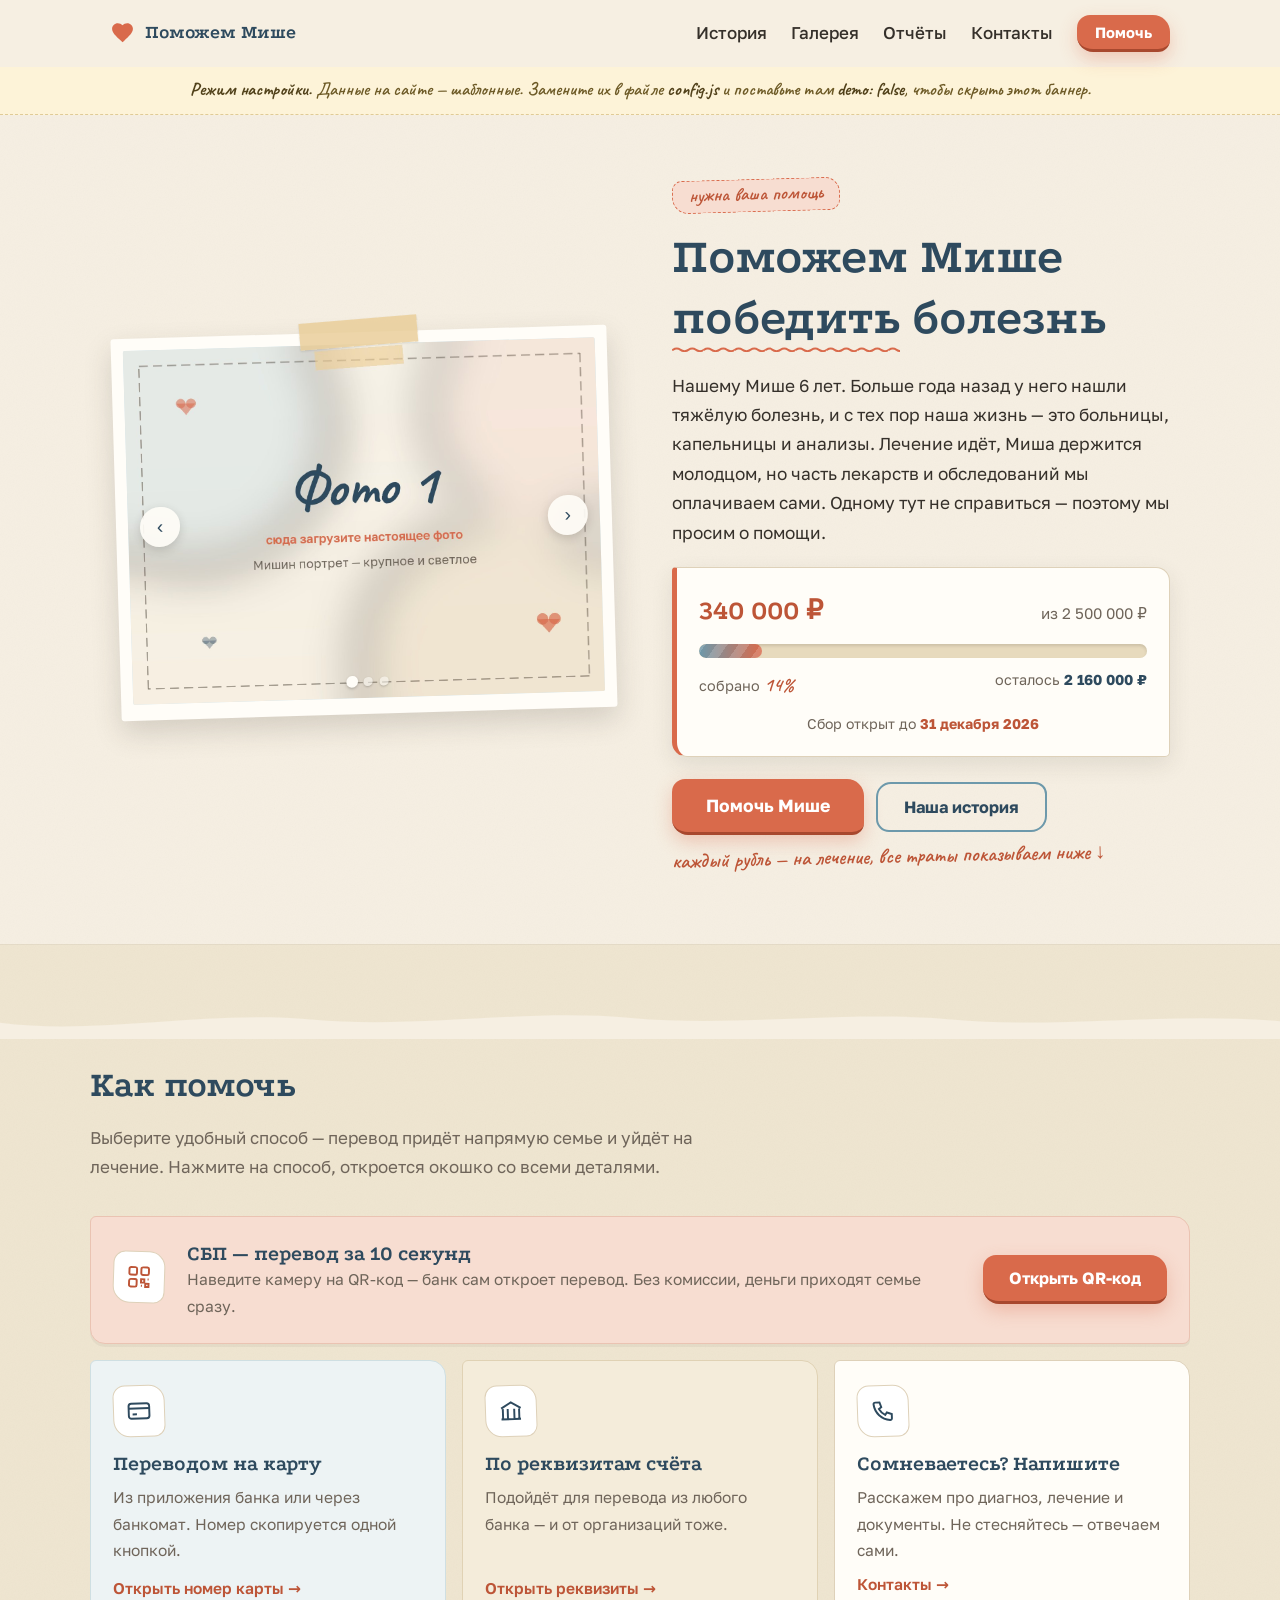
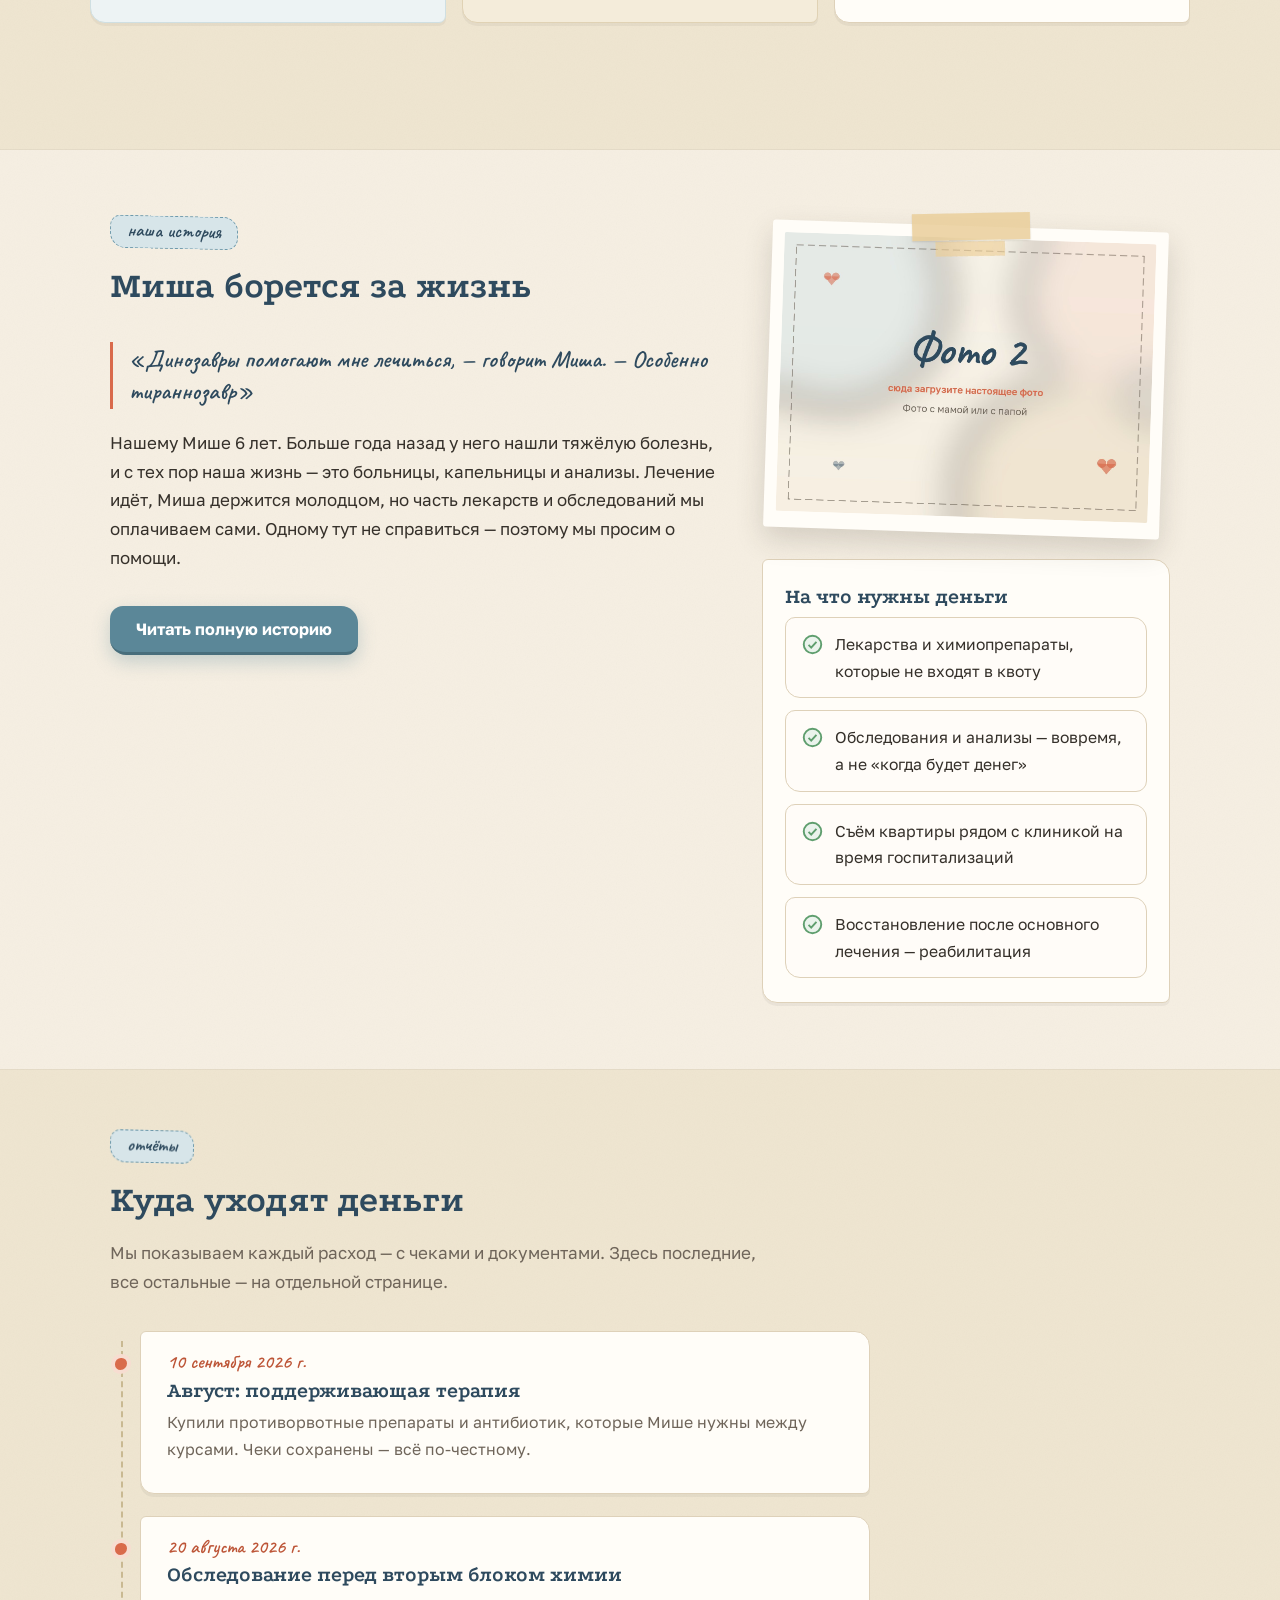
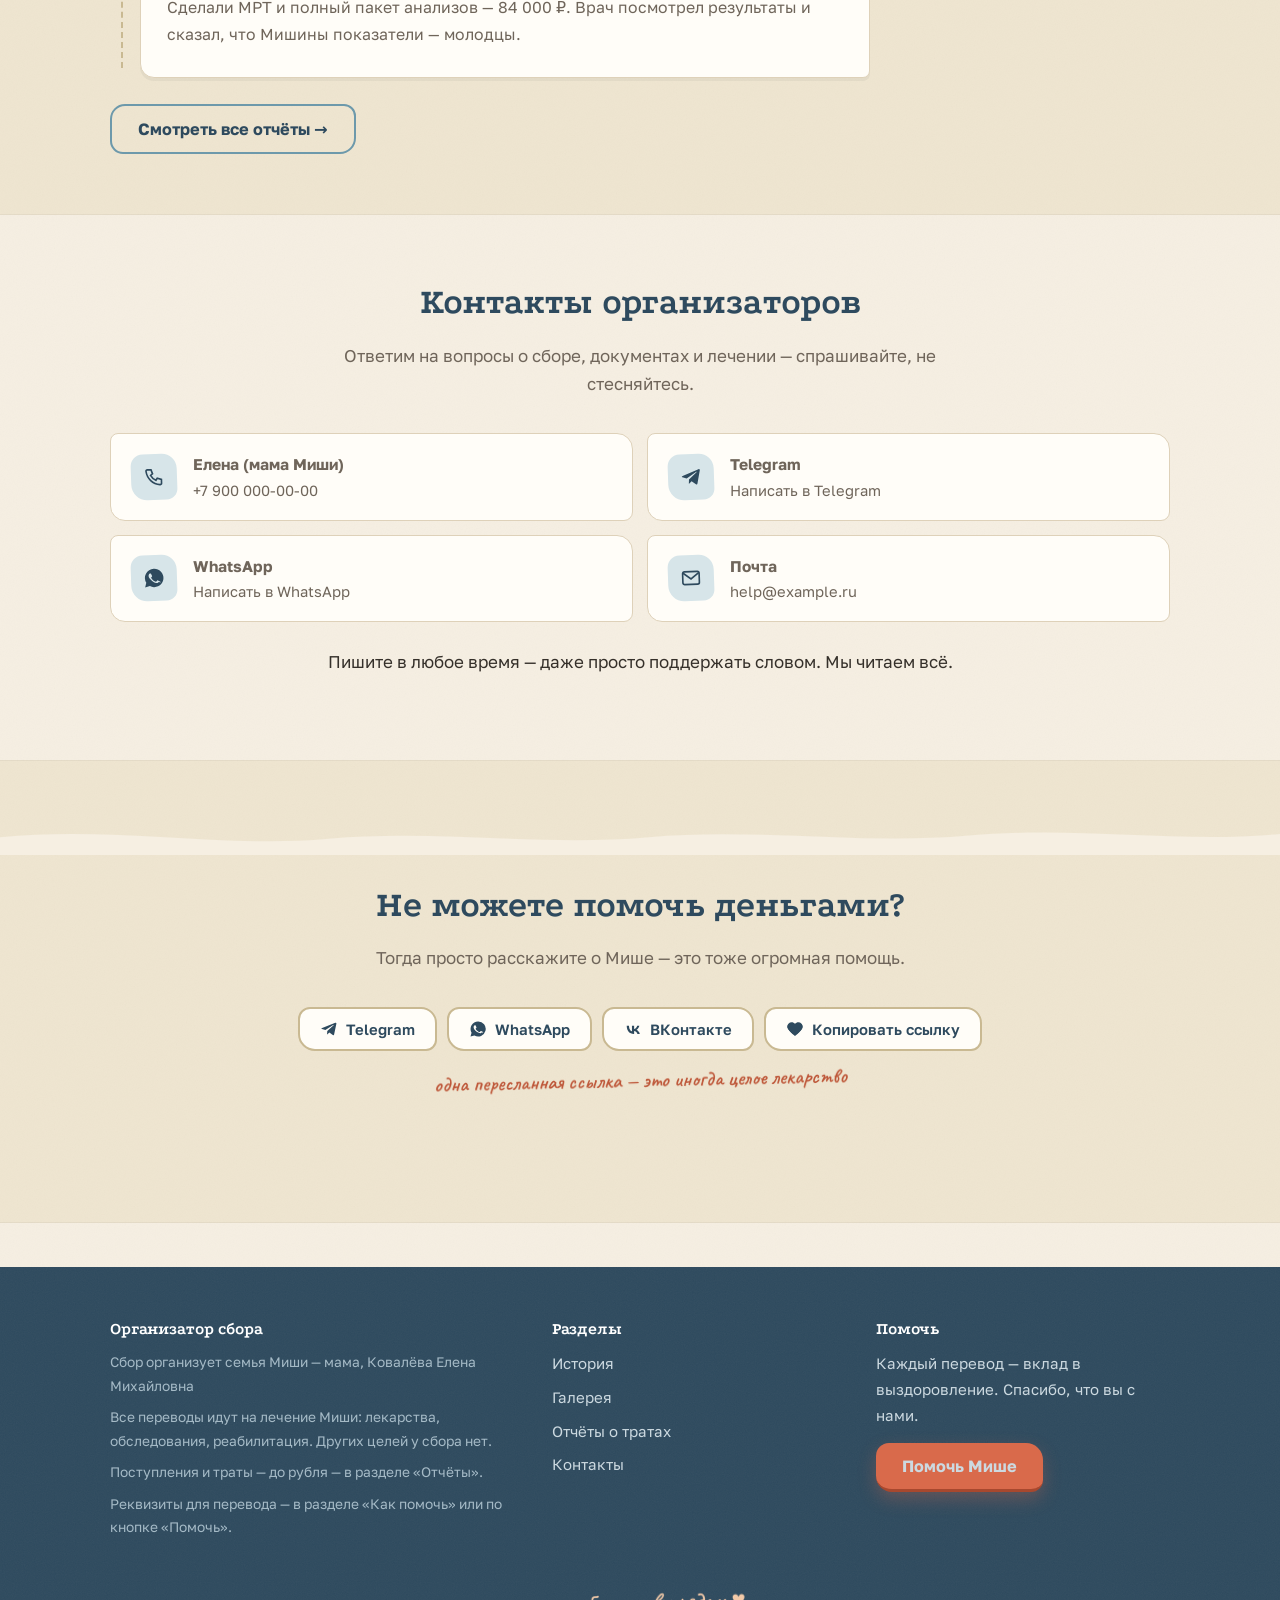
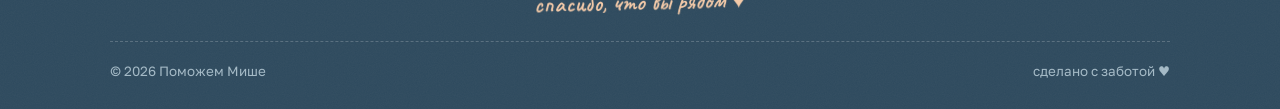
==== commit 2c8f237b: "Обновление сайта" ====
--- a/index.html
+++ b/index.html
@@ -4,17 +4,17 @@
   <meta charset="utf-8">
   <meta name="viewport" content="width=device-width, initial-scale=1">
   <title>Поможем Мише — сбор на лечение ребёнка</title>
-  <meta name="description" content="Сбор средств на лечение Миши. Каждый перевод — шаг к выздоровлению. Помогите: СБП, карта, перевод по реквизитам.">
+  <meta name="description" content="Мише 6 лет, он борется с тяжёлой болезнью. Помогите нам собрать деньги на лечение: СБП, карта, перевод по реквизитам. Отчёты — каждый месяц.">
   <link rel="canonical" href="https://rezuggiden-commits.github.io/help-misha/">
   <meta property="og:type" content="website">
   <meta property="og:site_name" content="Поможем Мише">
   <meta property="og:title" content="Поможем Мише — сбор на лечение">
-  <meta property="og:description" content="Каждый перевод — шаг к выздоровлению. СБП, карта, перевод по реквизитам.">
+  <meta property="og:description" content="Миша борется с тяжёлой болезнью. Каждый перевод — шаг к выздоровлению. СБП, карта, перевод по реквизитам.">
   <meta property="og:url" content="https://rezuggiden-commits.github.io/help-misha/">
   <meta property="og:image" content="https://rezuggiden-commits.github.io/help-misha/img/og-cover.jpg">
   <meta property="og:locale" content="ru_RU">
   <meta name="twitter:card" content="summary_large_image">
-  <meta name="theme-color" content="#3d5a80">
+  <meta name="theme-color" content="#f6efe2">
   <link rel="icon" href="img/favicon.svg" type="image/svg+xml">
   <link rel="icon" href="img/favicon-192.png" type="image/png" sizes="192x192">
   <link rel="apple-touch-icon" href="img/favicon-180.png">
@@ -35,7 +35,7 @@
 <header class="site-header">
   <div class="container header-inner">
     <a class="logo" href="index.html">
-      <svg class="heart-ico" viewBox="0 0 24 24" fill="currentColor" width="26" height="26" aria-hidden="true"><path d="M12 21.35l-1.45-1.32C5.4 15.36 2 12.28 2 8.5 2 5.42 4.42 3 7.5 3c1.74 0 3.41.81 4.5 2.09C13.09 3.81 14.76 3 16.5 3 19.58 3 22 5.42 22 8.5c0 3.78-3.4 6.86-8.55 11.54L12 21.35z"/></svg>
+      <svg class="heart-ico" viewBox="0 0 24 24" fill="currentColor" width="25" height="25" aria-hidden="true"><path d="M12 21.35l-1.45-1.32C5.4 15.36 2 12.28 2 8.5 2 5.42 4.42 3 7.5 3c1.74 0 3.41.81 4.5 2.09C13.09 3.81 14.76 3 16.5 3 19.58 3 22 5.42 22 8.5c0 3.78-3.4 6.86-8.55 11.54L12 21.35z"/></svg>
       <span data-fill="site.title">Поможем Мише</span>
     </a>
     <nav class="nav" aria-label="Основная навигация">
@@ -52,7 +52,7 @@
     <a href="gallery.html">Галерея</a>
     <a href="reports.html">Отчёты</a>
     <a href="contacts.html">Контакты</a>
-    <a class="btn btn-primary" href="#donate" data-donate-open>Сделать пожертвование</a>
+    <a class="btn btn-primary" href="#donate" data-donate-open>Помочь Мише</a>
   </nav>
 </header>
 
@@ -61,15 +61,17 @@
   <!-- ГЕРОЙ -->
   <section class="hero">
     <div class="container hero-grid">
-      <div class="slider" data-slider aria-label="Фотографии Миши" aria-roledescription="карусель">
-        <div class="slider-track" data-slider-track></div>
-        <button class="slider-arrow prev" type="button" data-slider-prev aria-label="Предыдущее фото">‹</button>
-        <button class="slider-arrow next" type="button" data-slider-next aria-label="Следующее фото">›</button>
-        <div class="slider-dots" data-slider-dots></div>
+      <div class="photo-frame">
+        <div class="slider" data-slider aria-label="Фотографии Миши" aria-roledescription="карусель">
+          <div class="slider-track" data-slider-track></div>
+          <button class="slider-arrow prev" type="button" data-slider-prev aria-label="Предыдущее фото">‹</button>
+          <button class="slider-arrow next" type="button" data-slider-next aria-label="Следующее фото">›</button>
+          <div class="slider-dots" data-slider-dots></div>
+        </div>
       </div>
       <div class="hero-text">
-        <span class="chip">Нужна ваша помощь</span>
-        <h1>Поможем <span data-fill="child.nameDative">Мише</span> победить болезнь</h1>
+        <span class="chip">нужна ваша помощь</span>
+        <h1>Поможем <span data-fill="child.nameDative">Мише</span> <em class="marker">победить</em> болезнь</h1>
         <p class="lead" data-fill="child.shortStory"></p>
         <div class="progress-card">
           <div class="progress-amounts">
@@ -80,58 +82,63 @@
             <div class="progress-fill" data-progress-bar></div>
           </div>
           <div class="progress-meta">
-            <span>Собрано <b data-percent>0%</b></span>
-            <span>Осталось <b data-left>—</b></span>
+            <span>собрано <span class="pct" data-percent>0%</span></span>
+            <span>осталось <b data-left>—</b></span>
           </div>
           <p class="deadline-note" data-deadline-wrap hidden>Сбор открыт до <b data-deadline></b></p>
         </div>
         <div class="hero-cta">
-          <button class="btn btn-primary btn-lg" type="button" data-donate-open>Сделать пожертвование</button>
-          <a class="btn btn-ghost" href="story.html">Узнать историю</a>
-        </div>
-        <p class="hero-note">Переводы принимаются через СБП, на карту и по реквизитам. Отчёты о тратах — в разделе «Отчёты».</p>
+          <button class="btn btn-primary btn-lg" type="button" data-donate-open>Помочь Мише</button>
+          <a class="btn btn-ghost" href="story.html">Наша история</a>
+        </div>
+        <p class="hand">каждый рубль — на лечение, все траты показываем ниже ↓</p>
       </div>
     </div>
   </section>
 
   <!-- КАК ПОМОЧЬ -->
-  <section class="section section-alt" id="how-help">
-    <div class="container">
-      <div class="section-head center reveal">
+  <section class="section-alt" id="how-help">
+    <div class="wave" aria-hidden="true">
+      <svg viewBox="0 0 1440 42" preserveAspectRatio="none"><path fill="currentColor" d="M0 22 C 110 38 230 6 350 18 C 470 30 590 4 710 16 C 830 28 950 6 1070 18 C 1190 30 1310 8 1440 20 L 1440 42 L 0 42 Z"/></svg>
+    </div>
+    <div class="container section" style="padding-top:26px;">
+      <div class="section-head reveal">
         <h2>Как помочь</h2>
-        <p>Выберите удобный способ — все переводы идут на оплату лечения. Нажмите на способ, чтобы открыть подробности.</p>
-      </div>
-      <div class="cards-grid cols-4">
+        <p>Выберите удобный способ — перевод придёт напрямую семье и уйдёт на лечение. Нажмите на способ, откроется окошко со всеми деталями.</p>
+      </div>
+      <div class="help-grid">
+        <div class="card card--featured reveal">
+          <span class="card-ico">
+            <svg viewBox="0 0 24 24" fill="none" stroke="#bd5537" stroke-width="1.8" aria-hidden="true"><rect x="3" y="3" width="7" height="7" rx="1.5"/><rect x="14" y="3" width="7" height="7" rx="1.5"/><rect x="3" y="14" width="7" height="7" rx="1.5"/><path d="M14 14h3v3h-3zM20 14h1M14 20h1M18 18h3v3h-3z"/></svg>
+          </span>
+          <div class="card-body">
+            <h3>СБП — перевод за 10 секунд</h3>
+            <p>Наведите камеру на QR-код — банк сам откроет перевод. Без комиссии, деньги приходят семье сразу.</p>
+          </div>
+          <button class="btn btn-primary" type="button" data-donate-open>Открыть QR-код</button>
+        </div>
+        <div class="card card--blue reveal">
+          <span class="card-ico">
+            <svg viewBox="0 0 24 24" fill="none" stroke="#2e4a5e" stroke-width="1.8" aria-hidden="true"><rect x="2.5" y="5" width="19" height="14" rx="2.5"/><path d="M2.5 9.5h19M6 15h4"/></svg>
+          </span>
+          <h3>Переводом на карту</h3>
+          <p>Из приложения банка или через банкомат. Номер скопируется одной кнопкой.</p>
+          <button class="card-link" type="button" data-donate-open>Открыть номер карты →</button>
+        </div>
+        <div class="card card--sand reveal">
+          <span class="card-ico">
+            <svg viewBox="0 0 24 24" fill="none" stroke="#2e4a5e" stroke-width="1.8" aria-hidden="true"><path d="M3 9.5L12 4l9 5.5M4.5 10v9M9 10v9M15 10v9M19.5 10v9M3 19.5h18"/></svg>
+          </span>
+          <h3>По реквизитам счёта</h3>
+          <p>Подойдёт для перевода из любого банка — и от организаций тоже.</p>
+          <button class="card-link" type="button" data-donate-open>Открыть реквизиты →</button>
+        </div>
         <div class="card reveal">
           <span class="card-ico">
-            <svg viewBox="0 0 24 24" fill="none" stroke="#4a7bab" stroke-width="1.8" aria-hidden="true"><rect x="3" y="3" width="7" height="7" rx="1.5"/><rect x="14" y="3" width="7" height="7" rx="1.5"/><rect x="3" y="14" width="7" height="7" rx="1.5"/><path d="M14 14h3v3h-3zM20 14h1M14 20h1M18 18h3v3h-3z"/></svg>
-          </span>
-          <h3>СБП по QR-коду</h3>
-          <p>Наведите камеру на QR-код — перевод через приложение вашего банка, без комиссии.</p>
-          <button class="card-link" type="button" data-donate-open style="background:none;border:0;padding:0;cursor:pointer;text-align:left;">Показать QR →</button>
-        </div>
-        <div class="card reveal">
-          <span class="card-ico">
-            <svg viewBox="0 0 24 24" fill="none" stroke="#4a7bab" stroke-width="1.8" aria-hidden="true"><rect x="2.5" y="5" width="19" height="14" rx="2.5"/><path d="M2.5 9.5h19M6 15h4"/></svg>
-          </span>
-          <h3>На карту</h3>
-          <p>Перевод на карту по номеру — из приложения банка или банкомата. Номер можно скопировать.</p>
-          <button class="card-link" type="button" data-donate-open style="background:none;border:0;padding:0;cursor:pointer;text-align:left;">Открыть номер карты →</button>
-        </div>
-        <div class="card reveal">
-          <span class="card-ico">
-            <svg viewBox="0 0 24 24" fill="none" stroke="#4a7bab" stroke-width="1.8" aria-hidden="true"><path d="M3 9.5L12 4l9 5.5M4.5 10v9M9 10v9M15 10v9M19.5 10v9M3 19.5h18"/></svg>
-          </span>
-          <h3>По реквизитам</h3>
-          <p>Банковский перевод по номеру счёта — для переводов из любого банка и от организаций.</p>
-          <button class="card-link" type="button" data-donate-open style="background:none;border:0;padding:0;cursor:pointer;text-align:left;">Открыть реквизиты →</button>
-        </div>
-        <div class="card reveal">
-          <span class="card-ico">
-            <svg viewBox="0 0 24 24" fill="none" stroke="#4a7bab" stroke-width="1.8" aria-hidden="true"><path d="M5 4h4l1.5 4.5-2.2 1.6a13 13 0 005.6 5.6l1.6-2.2L20 15v4a1.5 1.5 0 01-1.7 1.5C10.4 19.6 4.4 13.6 3.5 5.7A1.5 1.5 0 015 4z"/></svg>
-          </span>
-          <h3>Связаться с нами</h3>
-          <p>Есть вопросы о сборе, хотите помочь иначе — напишите или позвоните организаторам.</p>
+            <svg viewBox="0 0 24 24" fill="none" stroke="#2e4a5e" stroke-width="1.8" aria-hidden="true"><path d="M5 4h4l1.5 4.5-2.2 1.6a13 13 0 005.6 5.6l1.6-2.2L20 15v4a1.5 1.5 0 01-1.7 1.5C10.4 19.6 4.4 13.6 3.5 5.7A1.5 1.5 0 015 4z"/></svg>
+          </span>
+          <h3>Сомневаетесь? Напишите</h3>
+          <p>Расскажем про диагноз, лечение и документы. Не стесняйтесь — отвечаем сами.</p>
           <a class="card-link" href="contacts.html">Контакты →</a>
         </div>
       </div>
@@ -143,18 +150,21 @@
     <div class="container story-layout">
       <div>
         <div class="section-head reveal">
-          <span class="chip blue">История</span>
+          <span class="chip blue">наша история</span>
           <h2>Миша борется за жизнь</h2>
         </div>
+        <p class="quote-hand reveal">«Динозавры помогают мне лечиться, — говорит Миша. — Особенно тираннозавр»</p>
         <div class="story-body reveal">
           <p data-fill="child.shortStory"></p>
         </div>
         <a class="btn btn-secondary mt-2 reveal" href="story.html">Читать полную историю</a>
       </div>
       <div class="story-side">
-        <img class="story-photo" src="img/photo-2.jpg" alt="Миша" loading="lazy" width="700" height="525">
-        <div class="card reveal">
-          <h3>На что нужны средства</h3>
+        <div class="photo-frame photo-frame--r">
+          <img class="story-photo" data-photo="1" src="photos/photo-2.jpg" alt="Миша с мамой" loading="lazy" width="700" height="525">
+        </div>
+        <div class="card reveal mt-3">
+          <h3>На что нужны деньги</h3>
           <ul class="check-list" data-whatfor></ul>
         </div>
       </div>
@@ -162,15 +172,15 @@
   </section>
 
   <!-- ОТЧЁТЫ -->
-  <section class="section section-alt">
+  <section class="section-alt">
     <div class="container">
       <div class="section-head reveal">
-        <span class="chip blue">Отчёты</span>
+        <span class="chip blue">отчёты</span>
         <h2>Куда уходят деньги</h2>
-        <p>Мы публикуем отчёты о каждом расходе — с чеками и документами. Здесь — последние; все отчёты на отдельной странице.</p>
+        <p>Мы показываем каждый расход — с чеками и документами. Здесь последние, все остальные — на отдельной странице.</p>
       </div>
       <div class="timeline" data-reports data-limit="2"></div>
-      <a class="btn btn-ghost mt-3 reveal" href="reports.html">Все отчёты →</a>
+      <a class="btn btn-ghost mt-3 reveal" href="reports.html">Смотреть все отчёты →</a>
     </div>
   </section>
 
@@ -179,20 +189,24 @@
     <div class="container">
       <div class="section-head center reveal">
         <h2>Контакты организаторов</h2>
-        <p>Ответим на вопросы о сборе, документах и лечении.</p>
+        <p>Ответим на вопросы о сборе, документах и лечении — спрашивайте, не стесняйтесь.</p>
       </div>
       <div class="contact-grid reveal" data-contacts></div>
     </div>
   </section>
 
   <!-- ПОДЕЛИТЬСЯ -->
-  <section class="section section-alt">
-    <div class="container text-center">
+  <section class="section-alt">
+    <div class="wave" aria-hidden="true">
+      <svg viewBox="0 0 1440 42" preserveAspectRatio="none"><path fill="currentColor" d="M0 20 C 130 6 250 34 370 22 C 490 10 610 32 730 20 C 850 8 970 30 1090 18 C 1210 6 1330 28 1440 16 L 1440 42 L 0 42 Z"/></svg>
+    </div>
+    <div class="container text-center section" style="padding-top:30px;">
       <div class="section-head center reveal">
         <h2>Не можете помочь деньгами?</h2>
-        <p>Расскажите о сборе — это тоже огромная помощь. Поделитесь ссылкой с друзьями.</p>
+        <p>Тогда просто расскажите о Мише — это тоже огромная помощь.</p>
       </div>
       <div class="share-row reveal" data-share></div>
+      <p class="hand mt-2">одна пересланная ссылка — это иногда целое лекарство</p>
     </div>
   </section>
 
@@ -220,12 +234,12 @@
       <div>
         <h4>Помочь</h4>
         <p>Каждый перевод — вклад в выздоровление. Спасибо, что вы с нами.</p>
-        <a class="btn btn-primary" href="#donate" data-donate-open>Сделать пожертвование</a>
+        <a class="btn btn-primary" href="#donate" data-donate-open>Помочь Мише</a>
       </div>
     </div>
     <div class="footer-bottom">
       <span>© <span data-year>2026</span> <span data-fill="site.title">Поможем Мише</span></span>
-      <span>Сделано с заботой ♥</span>
+      <span>сделано с заботой ♥</span>
     </div>
   </div>
 </footer>
--- a/css/style.css
+++ b/css/style.css
@@ -1,41 +1,43 @@
 /* ============================================================
-   Поможем Мише — стили. Мобильный-first.
-   Палитра: мягкий голубой + бежевый + белый, терракотовый акцент.
+   Поможем Мише — стили.
+   Тёплая «бумажная» тема: мягкий бежевый фон с лёгким зерном,
+   рукописные пометки, фото в рамках со скотчем, неровные края.
    ============================================================ */
+@import url("fonts.css");
 
 :root {
-  --blue-dark: #3d5a80;
-  --blue: #4a7bab;
-  --blue-light: #98c1d9;
-  --blue-pale: #e4eef5;
-  --beige: #f6f1e7;
-  --bg: #fbf9f4;
-  --white: #ffffff;
-  --text: #2f3b47;
-  --muted: #6b7a89;
-  --terra: #e07a5f;
-  --terra-dark: #c9664b;
-  --terra-pale: #fbeae4;
-  --ok: #5f9e6e;
-  --line: #e8e2d6;
-  --shadow: 0 10px 30px rgba(61, 90, 128, .10);
-  --radius: 18px;
-  --radius-sm: 12px;
-  --font-head: Georgia, "Times New Roman", serif;
-  --font-body: -apple-system, BlinkMacSystemFont, "Segoe UI", Roboto, "Helvetica Neue", Arial, sans-serif;
+  --paper: #f6efe2;        /* тёплый фон страницы */
+  --paper-2: #efe5d0;      /* чередующиеся секции */
+  --card: #fffdf8;
+  --ink: #35302a;          /* основной текст — тёплый тёмный */
+  --ink-soft: #6f655a;
+  --blue-ink: #2e4a5e;     /* заголовки */
+  --blue: #6d99ab;
+  --blue-soft: #d7e5e9;
+  --coral: #d96a4b;        /* терракотовый акцент */
+  --coral-dark: #bd5537;
+  --coral-soft: #f7ddd1;
+  --sand: #ead9ba;
+  --ok: #6d8f60;
+  --line: #ded1b9;
+  --line-strong: #c9b992;
+  --noise: url("data:image/svg+xml,%3Csvg xmlns='http://www.w3.org/2000/svg' width='220' height='220'%3E%3Cfilter id='n'%3E%3CfeTurbulence type='fractalNoise' baseFrequency='0.9' numOctaves='2' stitchTiles='stitch'/%3E%3CfeColorMatrix type='saturate' values='0'/%3E%3CfeComponentTransfer%3E%3CfeFuncA type='linear' slope='0.05'/%3E%3C/feComponentTransfer%3E%3C/filter%3E%3Crect width='220' height='220' filter='url(%23n)'/%3E%3C/svg%3E");
+  --font-head: "Podkova", Georgia, "Times New Roman", serif;
+  --font-body: "Golos Text", "Segoe UI", system-ui, -apple-system, sans-serif;
+  --font-hand: "Caveat", "Segoe Script", "Comic Sans MS", cursive;
 }
 
 * { box-sizing: border-box; }
-
 html { scroll-behavior: smooth; }
 
 body {
   margin: 0;
   font-family: var(--font-body);
-  font-size: 16px;
-  line-height: 1.65;
-  color: var(--text);
-  background: var(--bg);
+  font-size: 17px;
+  line-height: 1.7;
+  color: var(--ink);
+  background-color: var(--paper);
+  background-image: var(--noise);
   -webkit-text-size-adjust: 100%;
 }
 
@@ -43,75 +45,128 @@
 
 h1, h2, h3, h4 {
   font-family: var(--font-head);
-  line-height: 1.25;
-  color: var(--blue-dark);
-  margin: 0 0 .5em;
   font-weight: 700;
-}
-h1 { font-size: clamp(1.9rem, 5.5vw, 3rem); }
-h2 { font-size: clamp(1.5rem, 4vw, 2.2rem); }
-h3 { font-size: 1.25rem; }
+  line-height: 1.22;
+  color: var(--blue-ink);
+  margin: 0 0 .45em;
+}
+h1 { font-size: clamp(2rem, 5.6vw, 3.1rem); }
+h2 { font-size: clamp(1.55rem, 4vw, 2.25rem); }
+h3 { font-size: 1.3rem; }
 
 p { margin: 0 0 1em; }
-a { color: var(--blue); text-decoration: none; }
-a:hover { color: var(--blue-dark); }
-
-.container { width: 100%; max-width: 1120px; margin: 0 auto; padding: 0 20px; }
-
-.section { padding: 56px 0; }
-.section-alt { background: var(--beige); }
-.section-head { max-width: 640px; margin-bottom: 32px; }
+a { color: var(--coral-dark); text-decoration: none; }
+a:hover { color: var(--coral); }
+
+/* Волнистое «нарисованное» подчёркивание */
+.marker {
+  font-style: normal;
+  background-image: url("data:image/svg+xml,%3Csvg xmlns='http://www.w3.org/2000/svg' width='36' height='7' viewBox='0 0 36 7'%3E%3Cpath d='M1 4.5 Q 5.5 1.5 10 4.5 T 19 4.5 T 28 4.5 T 37 4.5' fill='none' stroke='%23d96a4b' stroke-width='2.2' stroke-linecap='round'/%3E%3C/svg%3E");
+  background-repeat: repeat-x;
+  background-position: 0 100%;
+  background-size: auto 6px;
+  padding-bottom: 7px;
+}
+
+/* Рукописные пометки на полях */
+.hand {
+  font-family: var(--font-hand);
+  font-size: 1.32rem;
+  line-height: 1.3;
+  color: var(--coral-dark);
+  display: inline-block;
+  transform: rotate(-1.3deg);
+  margin: 8px 0 0;
+}
+.quote-hand {
+  font-family: var(--font-hand);
+  font-size: 1.5rem;
+  line-height: 1.3;
+  color: var(--blue-ink);
+  border-left: 3px solid var(--coral);
+  padding: 2px 0 2px 16px;
+  margin: 0 0 20px;
+  transform: rotate(-.7deg);
+}
+
+.sticker {
+  display: inline-block;
+  font-family: var(--font-hand);
+  font-size: 1.22rem;
+  line-height: 1.2;
+  color: var(--coral-dark);
+  background: #fdf3d8;
+  padding: 3px 15px 5px;
+  border-radius: 4px 13px 7px 14px;
+  box-shadow: 0 2px 0 rgba(53, 48, 42, .08);
+  transform: rotate(-2deg);
+}
+
+.container { width: 100%; max-width: 1100px; margin: 0 auto; padding: 0 20px; }
+
+.section { padding: 66px 0; }
+.section-alt { padding: 60px 0; background-color: var(--paper-2); background-image: var(--noise); border-top: 1px solid rgba(53,48,42,.05); border-bottom: 1px solid rgba(53,48,42,.05); }
+.section-head { max-width: 660px; margin-bottom: 34px; }
 .section-head.center { margin-left: auto; margin-right: auto; text-align: center; }
-.section-head p { color: var(--muted); margin: 0; }
+.section-head p { color: var(--ink-soft); margin: 0; }
+
+/* Волнистый разделитель между секциями */
+.wave { display: block; width: 100%; height: 34px; color: var(--paper); margin-bottom: -1px; }
+.wave svg { display: block; width: 100%; height: 100%; }
 
 .chip {
   display: inline-block;
-  padding: 5px 14px;
-  border-radius: 999px;
-  background: var(--terra-pale);
-  color: var(--terra-dark);
-  font-size: .82rem;
-  font-weight: 600;
-  letter-spacing: .02em;
-  margin-bottom: 14px;
-}
-.chip.blue { background: var(--blue-pale); color: var(--blue-dark); }
-
-/* ---------- Кнопки ---------- */
+  font-family: var(--font-hand);
+  font-size: 1.18rem;
+  line-height: 1.1;
+  padding: 4px 16px 6px;
+  color: var(--coral-dark);
+  background: var(--coral-soft);
+  border: 1.5px dashed var(--coral);
+  border-radius: 10px 15px 11px 16px;
+  transform: rotate(-1.6deg);
+  margin-bottom: 16px;
+}
+.chip.blue { color: var(--blue-ink); background: var(--blue-soft); border-color: var(--blue); transform: rotate(1.2deg); }
+
+/* ---------- Кнопки: «наклейки» с неровными краями ---------- */
 .btn {
   display: inline-flex;
   align-items: center;
   justify-content: center;
-  gap: 8px;
+  gap: 9px;
   padding: 13px 26px;
-  border-radius: 999px;
+  border-radius: 13px 17px 12px 16px;
   border: 0;
-  font: 600 1rem var(--font-body);
+  font: 700 1.02rem var(--font-body);
   cursor: pointer;
   transition: transform .15s ease, box-shadow .15s ease, background .15s ease;
   text-align: center;
 }
-.btn:active { transform: scale(.98); }
+.btn:active { transform: translateY(1px); }
 .btn-primary {
-  background: linear-gradient(135deg, var(--terra), var(--terra-dark));
+  background: var(--coral);
   color: #fff;
-  box-shadow: 0 8px 20px rgba(224, 122, 95, .35);
-}
-.btn-primary:hover { color: #fff; box-shadow: 0 10px 26px rgba(224, 122, 95, .45); }
+  border-bottom: 3px solid #a8482e;
+  box-shadow: 0 7px 18px rgba(217, 106, 75, .3);
+}
+.btn-primary:hover { color: #fff; transform: translateY(-1px); box-shadow: 0 10px 22px rgba(217, 106, 75, .38); }
 .btn-secondary {
-  background: var(--blue);
+  background: #5b8798;
   color: #fff;
-  box-shadow: 0 8px 20px rgba(74, 123, 171, .30);
-}
-.btn-secondary:hover { background: var(--blue-dark); color: #fff; }
+  border-bottom: 3px solid #486e7c;
+  box-shadow: 0 7px 18px rgba(91, 135, 152, .3);
+}
+.btn-secondary:hover { background: #517a8a; color: #fff; transform: translateY(-1px); }
 .btn-ghost {
   background: transparent;
-  color: var(--blue-dark);
-  border: 2px solid var(--blue-light);
-}
-.btn-ghost:hover { background: var(--blue-pale); color: var(--blue-dark); }
-.btn-lg { padding: 16px 34px; font-size: 1.08rem; }
-.btn-sm { padding: 9px 20px; font-size: .92rem; }
+  color: var(--blue-ink);
+  border: 2px solid var(--blue);
+  border-radius: 15px 12px 16px 13px;
+}
+.btn-ghost:hover { background: var(--blue-soft); color: var(--blue-ink); }
+.btn-lg { padding: 16px 34px; font-size: 1.1rem; }
+.btn-sm { padding: 8px 18px; font-size: .93rem; }
 .btn-block { width: 100%; }
 .btn svg, .card-link svg { width: 20px; height: 20px; flex: none; }
 
@@ -120,18 +175,18 @@
   position: sticky;
   top: 0;
   z-index: 50;
-  background: rgba(251, 249, 244, .92);
+  background: rgba(246, 239, 226, .93);
   backdrop-filter: blur(10px);
   border-bottom: 1px solid transparent;
   transition: border-color .2s, box-shadow .2s;
 }
-.site-header.scrolled { border-color: var(--line); box-shadow: 0 4px 18px rgba(61, 90, 128, .07); }
+.site-header.scrolled { border-color: var(--line); box-shadow: 0 4px 18px rgba(53, 48, 42, .08); }
 .header-inner {
   display: flex;
   align-items: center;
   justify-content: space-between;
   gap: 16px;
-  min-height: 64px;
+  min-height: 66px;
 }
 .logo {
   display: inline-flex;
@@ -139,28 +194,25 @@
   gap: 10px;
   font-family: var(--font-head);
   font-weight: 700;
-  font-size: 1.12rem;
-  color: var(--blue-dark);
+  font-size: 1.18rem;
+  color: var(--blue-ink);
   white-space: nowrap;
 }
-.logo:hover { color: var(--blue-dark); }
-.logo .heart-ico { width: 26px; height: 26px; flex: none; }
-
-.nav { display: none; align-items: center; gap: 26px; }
-.nav a:not(.btn) {
-  color: var(--text);
-  font-weight: 500;
-  position: relative;
-  padding: 4px 0;
-}
-.nav a:not(.btn):hover { color: var(--blue-dark); }
+.logo:hover { color: var(--blue-ink); }
+.logo .heart-ico { width: 25px; height: 25px; flex: none; color: var(--coral); }
+
+.nav { display: none; align-items: center; gap: 24px; }
+.nav a:not(.btn) { color: var(--ink); font-weight: 500; position: relative; padding: 4px 0; }
+.nav a:not(.btn):hover { color: var(--coral-dark); }
+.nav a:not(.btn).active { color: var(--coral-dark); }
 .nav a:not(.btn).active::after {
   content: "";
   position: absolute;
-  left: 0; right: 0; bottom: -2px;
-  height: 2px;
-  border-radius: 2px;
-  background: var(--terra);
+  left: 0; right: 0; bottom: -1px;
+  height: 3px;
+  background-image: url("data:image/svg+xml,%3Csvg xmlns='http://www.w3.org/2000/svg' width='36' height='7' viewBox='0 0 36 7'%3E%3Cpath d='M1 4.5 Q 5.5 1.5 10 4.5 T 19 4.5 T 28 4.5 T 37 4.5' fill='none' stroke='%23d96a4b' stroke-width='2.2' stroke-linecap='round'/%3E%3C/svg%3E");
+  background-size: auto 4px;
+  background-repeat: repeat-x;
 }
 
 .burger {
@@ -176,26 +228,21 @@
   cursor: pointer;
   border-radius: 10px;
 }
-.burger span { display: block; height: 2px; background: var(--blue-dark); border-radius: 2px; transition: transform .25s, opacity .25s; }
-.burger.open span:nth-child(1) { transform: translateY(7px) rotate(45deg); }
+.burger span { display: block; height: 2.5px; background: var(--blue-ink); border-radius: 2px; transition: transform .25s, opacity .25s; }
+.burger.open span:nth-child(1) { transform: translateY(7.5px) rotate(45deg); }
 .burger.open span:nth-child(2) { opacity: 0; }
-.burger.open span:nth-child(3) { transform: translateY(-7px) rotate(-45deg); }
+.burger.open span:nth-child(3) { transform: translateY(-7.5px) rotate(-45deg); }
 
 .mobile-nav {
   display: grid;
-  gap: 4px;
-  padding: 8px 20px 18px;
-  background: var(--bg);
-  border-bottom: 1px solid var(--line);
+  gap: 2px;
+  padding: 6px 20px 18px;
+  background: var(--paper);
+  border-bottom: 1px dashed var(--line-strong);
 }
 .mobile-nav[hidden] { display: none; }
-.mobile-nav a {
-  padding: 12px 14px;
-  border-radius: 10px;
-  color: var(--text);
-  font-weight: 500;
-}
-.mobile-nav a:hover { background: var(--blue-pale); color: var(--blue-dark); }
+.mobile-nav a { padding: 12px 14px; border-radius: 10px; color: var(--ink); font-weight: 500; }
+.mobile-nav a:hover { background: var(--coral-soft); color: var(--coral-dark); }
 .mobile-nav a.btn { margin-top: 8px; }
 
 @media (min-width: 860px) {
@@ -203,37 +250,61 @@
   .burger, .mobile-nav { display: none !important; }
 }
 
-/* ---------- Баннер режима настройки ---------- */
+/* ---------- Баннер режима настройки — «приклеенная записка» ---------- */
 .demo-banner {
-  background: #fff3cd;
-  color: #7a5b12;
-  font-size: .88rem;
-  padding: 9px 20px;
+  background: #fdf3d8;
+  color: #6d5a26;
+  font-family: var(--font-hand);
+  font-size: 1.14rem;
+  line-height: 1.35;
+  padding: 10px 20px 12px;
   text-align: center;
-  border-bottom: 1px solid #f0dfa3;
-}
-.demo-banner b { color: #5d470d; }
+  border-bottom: 1px dashed #e0cb96;
+}
+.demo-banner b { color: #51411a; }
 
 /* ---------- Герой ---------- */
-.hero { padding: 44px 0 56px; }
-.hero-grid { display: grid; gap: 36px; align-items: center; }
-.hero-text .lead { font-size: 1.06rem; color: var(--text); }
-.hero-note { color: var(--muted); font-size: .92rem; margin-top: 12px; }
-.hero-cta { display: flex; flex-wrap: wrap; gap: 12px; margin-top: 22px; }
+.hero { padding: 46px 0 58px; }
+.hero-grid { display: grid; gap: 40px; align-items: center; }
+.hero-text .lead { font-size: 1.08rem; color: var(--ink); }
+.hero-cta { display: flex; flex-wrap: wrap; gap: 12px; margin-top: 22px; align-items: center; }
 
 @media (min-width: 900px) {
   .hero { padding: 64px 0 72px; }
-  .hero-grid { grid-template-columns: 1.05fr 1fr; gap: 56px; }
-}
+  .hero-grid { grid-template-columns: 1.02fr 1fr; gap: 54px; }
+}
+
+/* ---------- Фото в рамках со скотчем ---------- */
+.photo-frame {
+  position: relative;
+  background: #fffdf8;
+  padding: 12px 12px 16px;
+  border-radius: 3px;
+  box-shadow: 0 12px 28px rgba(53, 48, 42, .17);
+  transform: rotate(-1.7deg);
+  margin: 10px 6px 14px;
+}
+.photo-frame--r { transform: rotate(1.9deg); }
+.photo-frame::before {
+  content: "";
+  position: absolute;
+  top: -13px;
+  left: 50%;
+  transform: translateX(-50%) rotate(-3deg);
+  width: 118px;
+  height: 27px;
+  background: rgba(233, 205, 152, .82);
+  box-shadow: 0 1px 2px rgba(53, 48, 42, .12);
+  z-index: 2;
+}
+.photo-frame > img, .photo-frame > .slider { border-radius: 2px; }
 
 /* ---------- Слайдер ---------- */
 .slider {
   position: relative;
-  border-radius: var(--radius);
   overflow: hidden;
-  box-shadow: var(--shadow);
   aspect-ratio: 4 / 3;
-  background: var(--blue-pale);
+  background: var(--blue-soft);
 }
 .slider-track { display: flex; height: 100%; transition: transform .45s ease; }
 .slider-track img {
@@ -247,18 +318,18 @@
   top: 50%;
   transform: translateY(-50%);
   width: 40px; height: 40px;
-  border-radius: 50%;
+  border-radius: 50% 46% 52% 48%;
   border: 0;
-  background: rgba(255,255,255,.85);
-  color: var(--blue-dark);
-  font-size: 1.15rem;
+  background: rgba(255, 253, 248, .9);
+  color: var(--blue-ink);
+  font-size: 1.2rem;
   cursor: pointer;
   display: grid;
   place-items: center;
-  box-shadow: 0 4px 12px rgba(0,0,0,.12);
+  box-shadow: 0 3px 10px rgba(53, 48, 42, .18);
   transition: background .15s;
 }
-.slider-arrow:hover { background: #fff; }
+.slider-arrow:hover { background: #fffdf8; }
 .slider-arrow.prev { left: 12px; }
 .slider-arrow.next { right: 12px; }
 .slider-dots {
@@ -270,22 +341,24 @@
 }
 .slider-dots button {
   width: 9px; height: 9px;
-  border-radius: 50%;
+  border-radius: 50% 44% 55% 46%;
   border: 0;
-  background: rgba(255,255,255,.55);
+  background: rgba(255, 253, 248, .55);
+  box-shadow: 0 1px 2px rgba(53, 48, 42, .25);
   cursor: pointer;
   padding: 0;
   transition: transform .2s, background .2s;
 }
-.slider-dots button.active { background: #fff; transform: scale(1.25); }
+.slider-dots button.active { background: #fffdf8; transform: scale(1.3); }
 
 /* ---------- Прогресс сбора ---------- */
 .progress-card {
-  background: var(--white);
-  border-radius: var(--radius);
+  background: var(--card);
+  border-radius: 4px 14px 5px 15px;
   padding: 20px 22px;
-  box-shadow: var(--shadow);
+  box-shadow: 0 8px 22px rgba(53, 48, 42, .1);
   border: 1px solid var(--line);
+  border-left: 5px solid var(--coral);
   margin-top: 20px;
 }
 .progress-amounts {
@@ -296,169 +369,212 @@
   margin-bottom: 10px;
   flex-wrap: wrap;
 }
-.progress-amounts .raised { font-size: 1.55rem; font-weight: 700; color: var(--terra-dark); }
-.progress-amounts .goal { color: var(--muted); font-size: .95rem; }
+.progress-amounts .raised {
+  font-family: var(--font-head);
+  font-size: 1.7rem;
+  font-weight: 700;
+  color: var(--coral-dark);
+}
+.progress-amounts .goal { color: var(--ink-soft); font-size: .95rem; }
 .progress {
-  height: 12px;
-  background: var(--blue-pale);
+  height: 14px;
+  background: #e7dabd;
   border-radius: 999px;
   overflow: hidden;
+  box-shadow: inset 0 2px 3px rgba(53, 48, 42, .15);
 }
 .progress-fill {
   height: 100%;
   width: 0;
   border-radius: 999px;
-  background: linear-gradient(90deg, var(--blue-light), var(--terra));
-  transition: width 1.1s cubic-bezier(.2,.7,.3,1);
+  background:
+    repeating-linear-gradient(-55deg, rgba(255, 255, 255, .16) 0 9px, rgba(255, 255, 255, 0) 9px 18px),
+    linear-gradient(90deg, var(--blue), var(--coral));
+  transition: width 1.1s cubic-bezier(.2, .7, .3, 1);
 }
 .progress-meta {
   display: flex;
   justify-content: space-between;
   gap: 8px;
-  margin-top: 9px;
-  font-size: .88rem;
-  color: var(--muted);
-}
-.progress-meta b { color: var(--blue-dark); }
+  margin-top: 10px;
+  font-size: .9rem;
+  color: var(--ink-soft);
+}
+.progress-meta b { color: var(--blue-ink); }
+.progress-meta .pct { font-family: var(--font-hand); font-size: 1.25rem; color: var(--coral-dark); }
 .deadline-note {
   margin: 10px 0 0;
   font-size: .88rem;
-  color: var(--muted);
+  color: var(--ink-soft);
   text-align: center;
 }
-.deadline-note b { color: var(--terra-dark); }
+.deadline-note b { color: var(--coral-dark); }
 .progress-card .deadline-note[hidden] { display: none; }
 
 /* ---------- Карточки ---------- */
 .cards-grid { display: grid; gap: 18px; }
 @media (min-width: 640px) { .cards-grid { grid-template-columns: repeat(2, 1fr); } }
-@media (min-width: 980px) { .cards-grid.cols-4 { grid-template-columns: repeat(4, 1fr); } }
+
+/* Сетка «Как помочь»: выделенная карточка СБП + три обычные */
+.help-grid { display: grid; gap: 16px; }
+@media (min-width: 700px) {
+  .help-grid { grid-template-columns: repeat(3, 1fr); }
+  .help-grid .card--featured { grid-column: 1 / -1; }
+}
 
 .card {
-  background: var(--white);
+  background: var(--card);
   border: 1px solid var(--line);
-  border-radius: var(--radius);
-  padding: 26px 24px;
-  box-shadow: 0 4px 14px rgba(61, 90, 128, .06);
+  border-radius: 6px 16px 7px 15px;
+  padding: 24px 22px;
+  box-shadow: 0 3px 0 rgba(53, 48, 42, .05);
   transition: transform .2s ease, box-shadow .2s ease;
   display: flex;
   flex-direction: column;
   gap: 8px;
 }
-.card:hover { transform: translateY(-3px); box-shadow: var(--shadow); }
+.card:hover { transform: translateY(-3px) rotate(.25deg); box-shadow: 0 10px 24px rgba(53, 48, 42, .12); }
+.card--featured { flex-direction: row; align-items: center; gap: 22px; flex-wrap: wrap; background: var(--coral-soft); border-color: #eac3b2; }
+.card--featured .card-ico { margin-bottom: 0; }
+.card--featured .card-body { flex: 1 1 260px; }
+.card--blue { background: #edf3f4; border-color: #cfdfe2; }
+.card--sand { background: #f4ecda; border-color: #e0d2b4; }
 .card .card-ico {
   width: 52px; height: 52px;
-  border-radius: 14px;
+  border-radius: 12px 16px 11px 17px;
   display: grid;
   place-items: center;
-  background: var(--blue-pale);
+  background: #fff;
+  border: 1.5px solid var(--line);
   margin-bottom: 6px;
-}
+  flex: none;
+  transform: rotate(-2deg);
+}
+.card--featured .card-ico { transform: rotate(2deg); }
 .card .card-ico svg { width: 26px; height: 26px; }
 .card h3 { margin: 0; }
-.card p { color: var(--muted); font-size: .95rem; margin: 0; flex: 1; }
-.card .card-link { font-weight: 600; font-size: .95rem; }
-
-/* ---------- Способы оплаты: копируемые поля ---------- */
-.copy-field {
-  display: flex;
+.card p { color: var(--ink-soft); font-size: .97rem; margin: 0; flex: 1; }
+.card .card-link {
+  font-weight: 600;
+  font-size: .97rem;
+  background: none;
+  border: 0;
+  padding: 0;
+  cursor: pointer;
+  color: var(--coral-dark);
+  font-family: var(--font-body);
+  text-align: left;
+}
+.card .card-link:hover { text-decoration: underline; }
+
+/* ---------- Копируемые реквизиты ---------- */
+.copy-row {
+  display: flex;
+  gap: 10px;
   align-items: stretch;
-  gap: 10px;
-  margin-bottom: 10px;
-}
-.copy-field code {
-  flex: 1;
-  background: var(--blue-pale);
-  border: 1px dashed var(--blue-light);
-  padding: 11px 14px;
-  border-radius: var(--radius-sm);
-  font-family: ui-monospace, Consolas, monospace;
-  font-size: .98rem;
-  color: var(--blue-dark);
+  background: #fff;
+  border: 1.5px dashed var(--line-strong);
+  border-radius: 10px 15px 11px 16px;
+  padding: 10px 12px;
+  margin-bottom: 12px;
+}
+.copy-main { flex: 1; min-width: 0; display: flex; flex-direction: column; gap: 1px; justify-content: center; }
+.copy-label {
+  font-size: .74rem;
+  text-transform: uppercase;
+  letter-spacing: .07em;
+  color: var(--ink-soft);
+  font-weight: 600;
+}
+.copy-row code {
+  font-family: var(--font-body);
+  font-weight: 600;
+  font-size: 1.04rem;
+  letter-spacing: .01em;
+  color: var(--blue-ink);
   overflow-wrap: anywhere;
-  display: flex;
-  align-items: center;
 }
 .copy-btn {
   flex: none;
+  align-self: center;
   border: 0;
-  background: var(--blue);
+  background: var(--blue-ink);
   color: #fff;
-  border-radius: var(--radius-sm);
-  padding: 0 18px;
-  font: 600 .9rem var(--font-body);
+  border-radius: 10px 13px 11px 14px;
+  border-bottom: 2px solid #1f3542;
+  padding: 10px 16px;
+  font: 600 .88rem var(--font-body);
   cursor: pointer;
   transition: background .15s;
-  min-width: 120px;
-}
-.copy-btn:hover { background: var(--blue-dark); }
-.copy-btn.copied { background: var(--ok); }
+  min-width: 118px;
+}
+.copy-btn:hover { background: #3c5a70; }
+.copy-btn.copied { background: var(--ok); border-bottom-color: #57744c; }
 
 /* ---------- Модальное окно пожертвования ---------- */
-.modal {
-  position: fixed;
-  inset: 0;
-  z-index: 100;
-  display: grid;
-  place-items: center;
-  padding: 16px;
-}
+.modal { position: fixed; inset: 0; z-index: 100; display: grid; place-items: center; padding: 16px; }
 .modal[hidden] { display: none; }
-.modal-backdrop {
-  position: absolute;
-  inset: 0;
-  background: rgba(47, 59, 71, .55);
-  backdrop-filter: blur(3px);
-}
+.modal-backdrop { position: absolute; inset: 0; background: rgba(53, 48, 42, .55); backdrop-filter: blur(3px); }
 .modal-card {
   position: relative;
-  background: var(--white);
-  border-radius: var(--radius);
+  background: var(--paper);
+  background-image: var(--noise);
+  border-radius: 6px 18px 8px 16px;
   width: 100%;
   max-width: 560px;
   max-height: calc(100vh - 32px);
   overflow-y: auto;
-  padding: 28px 24px;
-  box-shadow: 0 24px 60px rgba(0,0,0,.25);
+  padding: 30px 26px;
+  box-shadow: 0 24px 60px rgba(0, 0, 0, .3);
   animation: modalIn .25s ease;
+}
+.modal-card::before {
+  content: "";
+  position: absolute;
+  top: -12px;
+  left: 50%;
+  transform: translateX(-50%) rotate(-2deg);
+  width: 130px;
+  height: 26px;
+  background: rgba(233, 205, 152, .85);
+  box-shadow: 0 1px 3px rgba(0, 0, 0, .15);
 }
 @keyframes modalIn { from { opacity: 0; transform: translateY(14px) scale(.98); } to { opacity: 1; } }
 .modal-close {
   position: absolute;
   top: 14px; right: 14px;
   width: 38px; height: 38px;
-  border-radius: 50%;
+  border-radius: 50% 45% 52% 48%;
   border: 0;
-  background: var(--beige);
-  color: var(--muted);
-  font-size: 1.25rem;
+  background: rgba(53, 48, 42, .08);
+  color: var(--ink-soft);
+  font-size: 1.3rem;
   cursor: pointer;
   line-height: 1;
 }
-.modal-close:hover { background: var(--blue-pale); color: var(--blue-dark); }
-.modal-sub { color: var(--muted); font-size: .95rem; }
+.modal-close:hover { background: var(--coral-soft); color: var(--coral-dark); }
+.modal-sub { color: var(--ink-soft); font-size: .97rem; }
 
 .tabs {
   display: flex;
-  gap: 6px;
-  background: var(--beige);
-  border-radius: 999px;
-  padding: 5px;
-  margin: 18px 0;
+  gap: 20px;
+  border-bottom: 2px dashed var(--line-strong);
+  margin: 18px 0 20px;
 }
 .tab {
-  flex: 1;
   border: 0;
   background: transparent;
-  padding: 9px 6px;
-  border-radius: 999px;
-  font: 600 .88rem var(--font-body);
-  color: var(--muted);
+  padding: 8px 2px 10px;
+  font: 600 .95rem var(--font-body);
+  color: var(--ink-soft);
   cursor: pointer;
   white-space: nowrap;
-  transition: background .15s, color .15s;
-}
-.tab.active { background: var(--white); color: var(--blue-dark); box-shadow: 0 2px 8px rgba(61,90,128,.10); }
+  border-bottom: 3px solid transparent;
+  margin-bottom: -2px;
+  transition: color .15s, border-color .15s;
+}
+.tab:hover { color: var(--coral-dark); }
+.tab.active { color: var(--coral-dark); border-bottom-color: var(--coral); }
 
 .tab-panel { display: none; }
 .tab-panel.active { display: block; animation: fadeIn .25s ease; }
@@ -466,65 +582,79 @@
 
 .qr-wrap { text-align: center; padding: 6px 0 2px; }
 .qr-wrap img {
-  width: min(250px, 70%);
-  margin: 0 auto 14px;
+  width: min(240px, 68%);
+  margin: 0 auto 6px;
+  background: #fff;
   border: 1px solid var(--line);
-  border-radius: var(--radius-sm);
-  padding: 10px;
-  background: #fff;
-}
-.qr-hint { color: var(--muted); font-size: .9rem; }
+  border-radius: 4px;
+  padding: 12px;
+  box-shadow: 0 6px 16px rgba(53, 48, 42, .12);
+}
+.qr-hint { color: var(--ink-soft); font-size: .92rem; }
 .pay-note {
   margin-top: 18px;
   padding: 12px 16px;
-  background: var(--beige);
-  border-radius: var(--radius-sm);
-  font-size: .88rem;
-  color: var(--muted);
-}
-.req-rows { display: grid; gap: 10px; }
-
-/* ---------- Список «на что идут деньги» ---------- */
+  background: rgba(255, 253, 248, .8);
+  border: 1.5px dashed var(--line-strong);
+  border-radius: 10px 15px 11px 16px;
+  font-size: .9rem;
+  color: var(--ink-soft);
+}
+.req-rows { display: grid; gap: 4px; }
+
+/* ---------- «На что идут деньги» ---------- */
 .check-list { list-style: none; padding: 0; margin: 0; display: grid; gap: 12px; }
 .check-list li {
   display: flex;
   gap: 12px;
   align-items: flex-start;
-  background: var(--white);
+  background: rgba(255, 253, 248, .7);
   border: 1px solid var(--line);
-  border-radius: var(--radius-sm);
-  padding: 14px 16px;
-}
-.check-list li svg.ok-ico { flex: none; width: 20px; height: 20px; margin-top: 2px; }
+  border-radius: 10px 14px 11px 15px;
+  padding: 13px 16px;
+  font-size: .98rem;
+}
+.check-list li svg.ok-ico { flex: none; width: 21px; height: 21px; margin-top: 3px; }
 
 /* ---------- Галерея ---------- */
-.gallery-grid {
-  display: grid;
-  grid-template-columns: repeat(2, 1fr);
-  gap: 12px;
-}
-@media (min-width: 760px) { .gallery-grid { grid-template-columns: repeat(3, 1fr); gap: 16px; } }
+.gallery-grid { display: grid; grid-template-columns: repeat(2, 1fr); gap: 18px 14px; }
+@media (min-width: 760px) { .gallery-grid { grid-template-columns: repeat(3, 1fr); gap: 26px 20px; } }
+.gallery-item-wrap { margin: 0; }
 .gallery-item {
+  width: 100%;
+  display: block;
+  padding: 0;
+  background: #fffdf8;
   border: 0;
-  padding: 0;
-  background: none;
-  border-radius: var(--radius-sm);
+  border-radius: 3px;
   overflow: hidden;
   cursor: zoom-in;
   aspect-ratio: 4 / 3;
-}
-.gallery-item img {
-  width: 100%; height: 100%;
-  object-fit: cover;
-  transition: transform .3s ease;
-}
-.gallery-item:hover img { transform: scale(1.04); }
+  box-shadow: 0 6px 16px rgba(53, 48, 42, .13);
+  padding: 7px 7px 10px;
+  transition: transform .25s ease, box-shadow .25s ease;
+}
+.gallery-item-wrap:nth-child(odd) .gallery-item { transform: rotate(-.7deg); }
+.gallery-item-wrap:nth-child(even) .gallery-item { transform: rotate(.8deg); }
+.gallery-item:hover { transform: rotate(0) scale(1.02); box-shadow: 0 12px 26px rgba(53, 48, 42, .2); }
+.gallery-item img { width: 100%; height: 100%; object-fit: cover; }
+.gallery-cap {
+  font-family: var(--font-hand);
+  font-size: 1.18rem;
+  line-height: 1.25;
+  color: var(--ink-soft);
+  text-align: center;
+  margin-top: 8px;
+  padding: 0 4px;
+}
+.gallery-item-wrap:nth-child(odd) .gallery-cap { transform: rotate(-.8deg); }
+.gallery-item-wrap:nth-child(even) .gallery-cap { transform: rotate(.7deg); }
 
 .lightbox {
   position: fixed;
   inset: 0;
   z-index: 110;
-  background: rgba(20, 28, 36, .88);
+  background: rgba(30, 26, 22, .9);
   display: grid;
   place-items: center;
   padding: 20px;
@@ -534,64 +664,64 @@
 .lightbox img {
   max-width: 100%;
   max-height: 88vh;
-  border-radius: 10px;
-  box-shadow: 0 20px 60px rgba(0,0,0,.5);
+  border-radius: 4px;
+  background: #fffdf8;
+  padding: 8px;
+  box-shadow: 0 20px 60px rgba(0, 0, 0, .5);
 }
 
 /* ---------- История ---------- */
-.story-body p { font-size: 1.05rem; max-width: 720px; }
-.story-body .em { color: var(--terra-dark); font-weight: 600; font-style: normal; }
+.story-body p { font-size: 1.06rem; max-width: 700px; }
+.story-body .em { color: var(--coral-dark); font-weight: 600; font-style: normal; }
 .story-photo {
-  border-radius: var(--radius);
-  box-shadow: var(--shadow);
-  margin: 10px 0 26px;
-  aspect-ratio: 4/3;
+  border-radius: 3px;
+  aspect-ratio: 4 / 3;
   object-fit: cover;
   width: 100%;
+  height: auto;
 }
 @media (min-width: 760px) {
-  .story-layout { display: grid; grid-template-columns: 1.2fr .8fr; gap: 36px; align-items: start; }
+  .story-layout { display: grid; grid-template-columns: 1.2fr .8fr; gap: 40px; align-items: start; }
   .story-layout .story-side { position: sticky; top: 96px; }
 }
 
 /* ---------- Отчёты (таймлайн) ---------- */
-.timeline { position: relative; display: grid; gap: 20px; max-width: 760px; }
+.timeline { position: relative; display: grid; gap: 22px; max-width: 760px; }
 .timeline::before {
   content: "";
   position: absolute;
-  left: 11px; top: 8px; bottom: 8px;
-  width: 2px;
-  background: var(--blue-light);
+  left: 11px; top: 10px; bottom: 10px;
+  width: 0;
+  border-left: 2px dashed var(--line-strong);
 }
 .report {
   position: relative;
-  background: var(--white);
+  background: var(--card);
   border: 1px solid var(--line);
-  border-radius: var(--radius);
+  border-radius: 6px 15px 7px 14px;
   padding: 20px 22px 20px 26px;
-  margin-left: 28px;
-  box-shadow: 0 4px 14px rgba(61, 90, 128, .06);
+  margin-left: 30px;
+  box-shadow: 0 3px 0 rgba(53, 48, 42, .05);
 }
 .report::before {
   content: "";
   position: absolute;
-  left: -23px; top: 26px;
+  left: -26px; top: 26px;
   width: 12px; height: 12px;
-  border-radius: 50%;
-  background: var(--terra);
-  box-shadow: 0 0 0 4px var(--terra-pale);
+  border-radius: 50% 44% 55% 46%;
+  background: var(--coral);
+  box-shadow: 0 0 0 4px var(--coral-soft);
 }
 .report-date {
-  font-size: .82rem;
-  font-weight: 700;
-  letter-spacing: .04em;
-  text-transform: uppercase;
-  color: var(--terra-dark);
-  margin-bottom: 4px;
+  font-family: var(--font-hand);
+  font-size: 1.22rem;
+  line-height: 1;
+  color: var(--coral-dark);
+  margin-bottom: 6px;
 }
 .report h3 { margin-bottom: 6px; }
-.report p { color: var(--muted); margin-bottom: 10px; font-size: .97rem; }
-.report img { border-radius: var(--radius-sm); max-height: 340px; width: auto; }
+.report p { color: var(--ink-soft); margin-bottom: 10px; font-size: .99rem; }
+.report img { border-radius: 4px; max-height: 340px; width: auto; border: 6px solid #fffdf8; box-shadow: 0 6px 16px rgba(53,48,42,.15); transform: rotate(-1deg); }
 
 /* ---------- Контакты ---------- */
 .contact-grid { display: grid; gap: 14px; }
@@ -600,25 +730,26 @@
   display: flex;
   align-items: center;
   gap: 16px;
-  background: var(--white);
+  background: var(--card);
   border: 1px solid var(--line);
-  border-radius: var(--radius);
-  padding: 18px 20px;
-  color: var(--text);
+  border-radius: 8px 16px 9px 15px;
+  padding: 17px 20px;
+  color: var(--ink);
   transition: transform .2s, box-shadow .2s;
 }
-.contact-card:hover { transform: translateY(-2px); box-shadow: var(--shadow); color: var(--text); }
+.contact-card:hover { transform: translateY(-2px) rotate(-.3deg); box-shadow: 0 10px 22px rgba(53, 48, 42, .12); color: var(--ink); }
 .contact-card .card-ico {
   width: 46px; height: 46px;
-  border-radius: 12px;
+  border-radius: 12px 15px 11px 16px;
   display: grid;
   place-items: center;
-  background: var(--blue-pale);
+  background: var(--blue-soft);
   flex: none;
-}
-.contact-card .card-ico svg { width: 22px; height: 22px; }
-.contact-card b { display: block; font-size: .95rem; }
-.contact-card span { color: var(--muted); font-size: .9rem; overflow-wrap: anywhere; }
+  transform: rotate(-2deg);
+}
+.contact-card .card-ico svg { width: 22px; height: 22px; color: var(--blue-ink); }
+.contact-card b { display: block; font-size: .97rem; }
+.contact-card span { color: var(--ink-soft); font-size: .92rem; overflow-wrap: anywhere; }
 
 /* ---------- Поделиться ---------- */
 .share-row { display: flex; flex-wrap: wrap; gap: 10px; justify-content: center; }
@@ -627,63 +758,103 @@
   align-items: center;
   gap: 8px;
   padding: 11px 20px;
-  border-radius: 999px;
-  border: 1.5px solid var(--blue-light);
-  background: var(--white);
-  color: var(--blue-dark);
-  font: 600 .92rem var(--font-body);
+  border-radius: 12px 16px 11px 17px;
+  border: 2px solid var(--line-strong);
+  background: var(--card);
+  color: var(--blue-ink);
+  font: 600 .93rem var(--font-body);
   cursor: pointer;
   transition: background .15s, transform .15s;
 }
-.share-btn:hover { background: var(--blue-pale); transform: translateY(-1px); }
+.share-btn:hover { background: var(--blue-soft); transform: translateY(-1px) rotate(-.5deg); }
 .share-btn svg { width: 18px; height: 18px; }
+
+/* ---------- Липкая кнопка на мобильных ---------- */
+.mobile-cta {
+  position: fixed;
+  bottom: 0; left: 0; right: 0;
+  z-index: 60;
+  display: none;
+  gap: 14px;
+  align-items: center;
+  padding: 10px 16px calc(10px + env(safe-area-inset-bottom, 0px));
+  background: rgba(246, 239, 226, .97);
+  border-top: 1.5px dashed var(--line-strong);
+  box-shadow: 0 -8px 24px rgba(53, 48, 42, .12);
+}
+.mobile-cta .mc-text { line-height: 1.25; }
+.mobile-cta .mc-text b { display: block; font-family: var(--font-head); color: var(--coral-dark); font-size: 1.05rem; }
+.mobile-cta .mc-text span { font-size: .8rem; color: var(--ink-soft); }
+.mobile-cta .mc-btn { flex: 1; }
+@media (max-width: 859px) {
+  .mobile-cta { display: flex; }
+  body.has-mobile-cta { padding-bottom: 78px; }
+}
 
 /* ---------- Страница «Спасибо» ---------- */
 .thanks-hero { text-align: center; padding: 72px 0 64px; }
 .thanks-ico {
   width: 92px; height: 92px;
   margin: 0 auto 22px;
-  border-radius: 50%;
-  background: var(--terra-pale);
+  border-radius: 50% 46% 52% 48%;
+  background: var(--coral-soft);
+  border: 2px dashed var(--coral);
   display: grid;
   place-items: center;
   animation: pulse 2.2s ease infinite;
 }
 .thanks-ico svg { width: 46px; height: 46px; }
 @keyframes pulse {
-  0%, 100% { box-shadow: 0 0 0 0 rgba(224,122,95,.35); }
-  50% { box-shadow: 0 0 0 18px rgba(224,122,95,0); }
-}
-.thanks-hero p.lead { font-size: 1.08rem; max-width: 560px; margin: 0 auto 26px; }
+  0%, 100% { box-shadow: 0 0 0 0 rgba(217, 106, 75, .35); }
+  50% { box-shadow: 0 0 0 18px rgba(217, 106, 75, 0); }
+}
+.thanks-hero p.lead { font-size: 1.1rem; max-width: 560px; margin: 0 auto 26px; }
 
 /* ---------- 404 ---------- */
 .nf-hero { text-align: center; padding: 84px 0; }
-.nf-hero .code { font-family: var(--font-head); font-size: clamp(4rem, 16vw, 7rem); color: var(--blue-light); font-weight: 700; line-height: 1; }
+.nf-hero .code {
+  font-family: var(--font-hand);
+  font-size: clamp(4.4rem, 17vw, 7.5rem);
+  color: var(--coral);
+  font-weight: 700;
+  line-height: 1;
+  transform: rotate(-3deg);
+  display: inline-block;
+}
 
 /* ---------- Подвал ---------- */
 .site-footer {
-  background: var(--blue-dark);
-  color: #cfdce9;
-  margin-top: 40px;
-  padding: 48px 0 28px;
-  font-size: .93rem;
-}
-.footer-grid { display: grid; gap: 28px; }
+  background-color: var(--blue-ink);
+  background-image: var(--noise);
+  color: #ccd9e0;
+  margin-top: 44px;
+  padding: 52px 0 26px;
+  font-size: .94rem;
+}
+.footer-grid { display: grid; gap: 30px; }
 @media (min-width: 860px) { .footer-grid { grid-template-columns: 1.4fr 1fr 1fr; } }
-.site-footer h4 { color: #fff; font-size: 1rem; margin-bottom: 12px; }
-.site-footer a { color: #cfdce9; }
+.site-footer h4 { color: #fff; font-size: 1.05rem; margin-bottom: 12px; }
+.site-footer a { color: #ccd9e0; }
 .site-footer a:hover { color: #fff; }
 .footer-links { list-style: none; margin: 0; padding: 0; display: grid; gap: 8px; }
-.footer-legal p { color: #a8bccf; font-size: .85rem; margin-bottom: .6em; }
+.footer-legal p { color: #a5bac6; font-size: .86rem; margin-bottom: .6em; }
+.footer-hand {
+  font-family: var(--font-hand);
+  font-size: 1.5rem;
+  color: #f2c9a8;
+  text-align: center;
+  margin: 34px 0 0;
+  transform: rotate(-1.4deg);
+}
 .footer-bottom {
-  border-top: 1px solid rgba(255,255,255,.14);
-  margin-top: 34px;
-  padding-top: 20px;
+  border-top: 1px dashed rgba(255, 255, 255, .2);
+  margin-top: 18px;
+  padding-top: 18px;
   display: flex;
   flex-wrap: wrap;
   gap: 10px;
   justify-content: space-between;
-  color: #a8bccf;
+  color: #a5bac6;
   font-size: .84rem;
 }
 
@@ -693,18 +864,22 @@
   bottom: 26px;
   left: 50%;
   transform: translateX(-50%) translateY(20px);
-  background: var(--text);
-  color: #fff;
+  background: var(--ink);
+  color: #fdf8ee;
   padding: 11px 22px;
-  border-radius: 999px;
-  font-size: .92rem;
-  box-shadow: 0 10px 30px rgba(0,0,0,.25);
+  border-radius: 12px 16px 11px 17px;
+  font-size: .93rem;
+  box-shadow: 0 10px 30px rgba(0, 0, 0, .25);
   opacity: 0;
   pointer-events: none;
   transition: opacity .25s, transform .25s;
   z-index: 120;
+  max-width: calc(100vw - 40px);
 }
 .toast.show { opacity: 1; transform: translateX(-50%) translateY(0); }
+@media (max-width: 859px) {
+  body.has-mobile-cta .toast { bottom: 88px; }
+}
 
 /* ---------- Анимация появления ---------- */
 .reveal { opacity: 0; transform: translateY(18px); transition: opacity .6s ease, transform .6s ease; }
@@ -712,6 +887,7 @@
 @media (prefers-reduced-motion: reduce) {
   .reveal { opacity: 1; transform: none; transition: none; }
   html { scroll-behavior: auto; }
+  .photo-frame, .photo-frame--r { transform: none; }
 }
 
 /* ---------- Утилиты ---------- */
@@ -719,4 +895,5 @@
 .mb-0 { margin-bottom: 0; }
 .text-center { text-align: center; }
 .hidden { display: none !important; }
-.heart-ico { color: var(--terra); }
+.heart-ico { color: var(--coral); }
+.nowrap { white-space: nowrap; }
